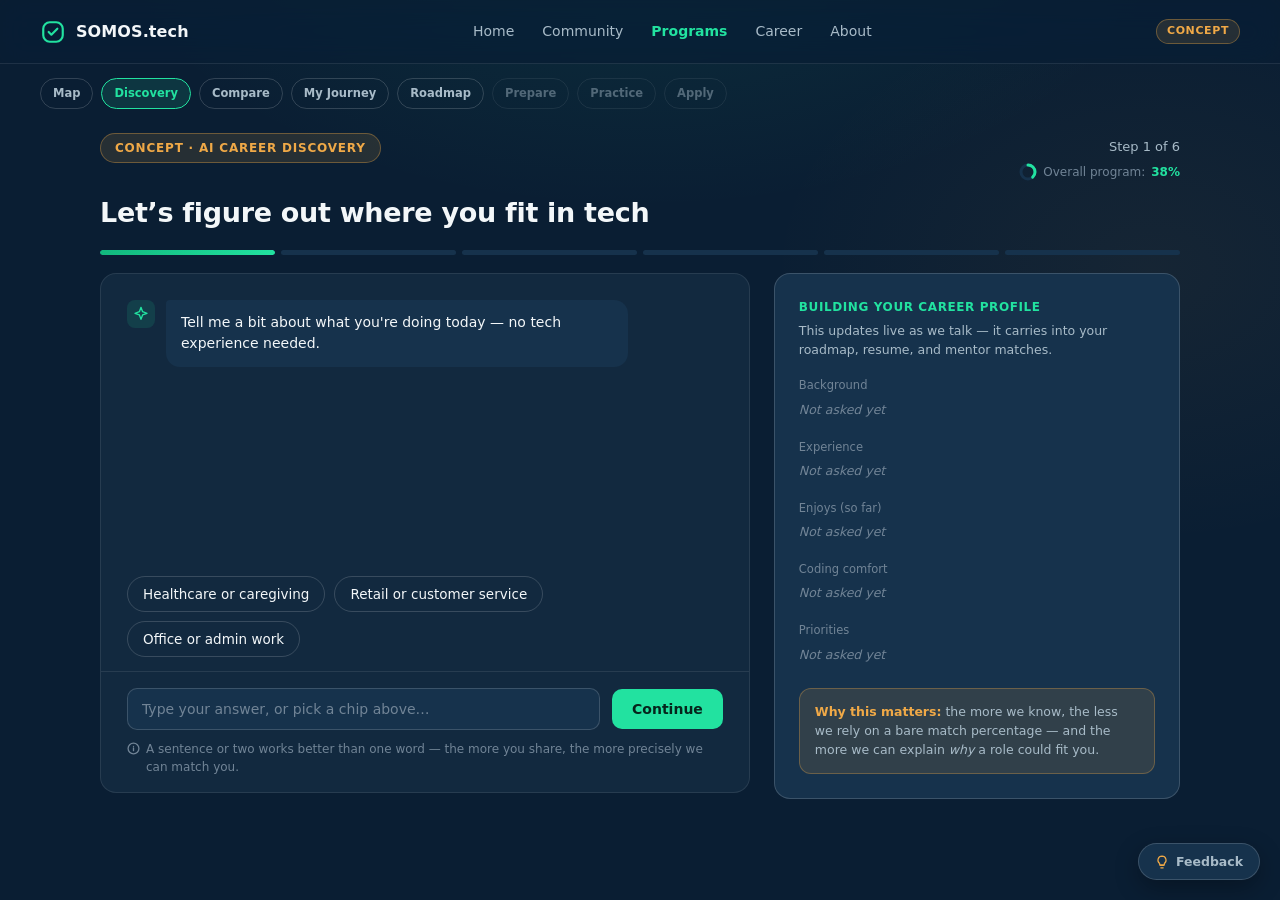
==== ai-discovery.html @ 7abf0698 "Add Living Roadmap: the detailed execution layer Screen 4 from the spec. Phases 1 (Foundations) and " ====
<!doctype html>
<html lang="en">
<head>
<meta charset="utf-8">
<meta name="viewport" content="width=device-width, initial-scale=1">
<title>AI Career Discovery — SOMOS.tech</title>
<meta name="description" content="A real conversation about your background, not a 4-question quiz — so your career matches are explainable.">
<link rel="stylesheet" href="css/styles.css">
<link rel="stylesheet" href="css/discovery.css">
</head>
<body>

<nav class="topnav">
  <div class="brand">
    <svg width="26" height="26" viewBox="0 0 24 24" fill="none" stroke="#22E2A0" stroke-width="2"><rect x="3" y="3" width="18" height="18" rx="6"></rect><path d="M8 12l2.5 2.5L16 9" stroke-linecap="round" stroke-linejoin="round"></path></svg>
    SOMOS.tech
  </div>
  <div class="nav-links">
    <a href="#">Home</a>
    <a href="#">Community</a>
    <a href="#" aria-current="page">Programs</a>
    <a href="#">Career</a>
    <a href="#">About</a>
  </div>
  <div class="nav-cta">
    <span class="concept-pill">CONCEPT</span>
  </div>
</nav>

<div class="switcher" role="navigation" aria-label="Career Journey screens">
  <a href="index.html">Map</a>
  <a href="ai-discovery.html" aria-current="page">Discovery</a>
  <a href="compare-careers.html">Compare</a>
  <a href="career-journey.html">My Journey</a>
  <a href="living-roadmap.html">Roadmap</a>
  <span class="is-locked" data-coming-soon="Prepare">Prepare</span>
  <span class="is-locked" data-coming-soon="Practice">Practice</span>
  <span class="is-locked" data-coming-soon="Apply">Apply</span>
</div>

<header class="disc-header">
  <div class="disc-header-top">
    <div>
      <span class="eyebrow">CONCEPT &middot; AI CAREER DISCOVERY</span>
      <h1>Let&rsquo;s figure out where you fit in tech</h1>
    </div>
    <div class="disc-step-wrap">
      <div class="disc-step" id="stepLabel">Step 1 of 6</div>
      <div class="disc-overall">
        <svg class="disc-overall-ring" width="18" height="18" viewBox="0 0 18 18" aria-hidden="true">
          <circle cx="9" cy="9" r="7" fill="none" stroke="var(--card-2)" stroke-width="3"></circle>
          <circle cx="9" cy="9" r="7" fill="none" stroke="var(--teal)" stroke-width="3" stroke-linecap="round" stroke-dasharray="44" stroke-dashoffset="44" transform="rotate(-90 9 9)" data-ring-fill></circle>
        </svg>
        Overall program: <strong data-overall-label>&mdash;%</strong>
      </div>
    </div>
  </div>
  <div class="disc-progress" id="discProgress" aria-hidden="true">
    <div class="disc-progress-seg" data-seg></div>
    <div class="disc-progress-seg" data-seg></div>
    <div class="disc-progress-seg" data-seg></div>
    <div class="disc-progress-seg" data-seg></div>
    <div class="disc-progress-seg" data-seg></div>
    <div class="disc-progress-seg" data-seg></div>
  </div>
</header>

<main class="disc-main">

  <!-- CHAT -->
  <section class="chat-panel" aria-label="Discovery conversation">
    <div class="chat-log" id="chatLog">
      <div class="msg msg--ai">
        <span class="msg-avatar msg-avatar--ai">
          <svg width="16" height="16" viewBox="0 0 24 24" fill="none" stroke="currentColor" stroke-width="2" stroke-linecap="round" stroke-linejoin="round"><path d="M12 2l2.4 6.6L21 11l-6.6 2.4L12 20l-2.4-6.6L3 11l6.6-2.4z"></path></svg>
        </span>
        <div class="msg-bubble">Tell me a bit about what you're doing today &mdash; no tech experience needed.</div>
      </div>
    </div>

    <div class="chat-chips" id="chatChips" aria-live="polite"></div>

    <div class="chat-composer">
      <div class="chat-composer-row">
        <input type="text" id="chatInput" aria-label="Type your answer" placeholder="Type your answer, or pick a chip above&hellip;">
        <button type="button" class="chat-send" id="chatSend">Continue</button>
      </div>
      <div class="chat-hint">
        <svg width="13" height="13" viewBox="0 0 24 24" fill="none" stroke="#718496" stroke-width="2.4" stroke-linecap="round" stroke-linejoin="round"><circle cx="12" cy="12" r="10"></circle><path d="M12 16v-5"></path><path d="M12 8h.01"></path></svg>
        <span>A sentence or two works better than one word &mdash; the more you share, the more precisely we can match you.</span>
      </div>

      <div class="chat-cta" id="chatCta">
        <span style="font-size:13px; color:var(--text-2);">Profile complete &mdash; ready when you are.</span>
        <button type="button" class="chat-cta-btn" data-coming-soon="Explore &amp; Compare Paths" data-href="compare-careers.html">See my matches &#8594;</button>
      </div>
    </div>
  </section>

  <!-- LIVE PROFILE -->
  <aside class="profile-panel" aria-label="Your career profile, updating live">
    <div class="profile-header">
      <div class="profile-title">BUILDING YOUR CAREER PROFILE</div>
      <div class="profile-caption">This updates live as we talk &mdash; it carries into your roadmap, resume, and mentor matches.</div>
    </div>

    <div class="profile-fields">
      <div class="profile-field">
        <div class="profile-field-label">Background</div>
        <div class="profile-field-value" data-field="background"><span class="not-asked">Not asked yet</span></div>
      </div>
      <div class="profile-field">
        <div class="profile-field-label">Experience</div>
        <div class="profile-field-value" data-field="experience"><span class="not-asked">Not asked yet</span></div>
      </div>
      <div class="profile-field">
        <div class="profile-field-label">Enjoys (so far)</div>
        <div class="profile-field-value" data-field="enjoys"><span class="not-asked">Not asked yet</span></div>
      </div>
      <div class="profile-field">
        <div class="profile-field-label">Coding comfort</div>
        <div class="profile-field-value" data-field="coding"><span class="not-asked">Not asked yet</span></div>
      </div>
      <div class="profile-field">
        <div class="profile-field-label">Priorities</div>
        <div class="profile-field-value" data-field="priorities"><span class="not-asked">Not asked yet</span></div>
      </div>
    </div>

    <div class="profile-callout">
      <span class="profile-callout-label">Why this matters:</span> the more we know, the less we rely on a bare match percentage &mdash; and the more we can explain <em>why</em> a role could fit you.
    </div>
  </aside>

</main>

<button class="feedback-btn" type="button" id="feedbackBtn">
  <svg width="14" height="14" viewBox="0 0 24 24" fill="none" stroke="#F0A947" stroke-width="2" stroke-linecap="round" stroke-linejoin="round"><path d="M9 18h6"></path><path d="M10 22h4"></path><path d="M12 2a7 7 0 0 0-4 12.7V17h8v-2.3A7 7 0 0 0 12 2z"></path></svg>
  Feedback
</button>

<div class="toast-stack" id="toastStack" aria-live="polite"></div>

<script src="https://cdnjs.cloudflare.com/ajax/libs/gsap/3.12.5/gsap.min.js"></script>
<script src="js/progress-data.js?v=2"></script>
<script src="js/common.js?v=3"></script>
<script src="js/discovery.js?v=2"></script>
</body>
</html>
---- css/styles.css ----
/* ==========================================================================
   SOMOS.tech — Career Journey
   Design tokens + base + shared components
   ========================================================================== */

:root {
  /* Surface */
  --bg: #0A1E33;
  --bg-deep: #071422;
  --card: #12293F;
  --card-2: #16324C;
  --border: rgba(255, 255, 255, 0.09);
  --border-strong: rgba(255, 255, 255, 0.16);

  /* Brand */
  --teal: #22E2A0;
  --teal-dark: #12B87D;
  --teal-wash: rgba(34, 226, 160, 0.12);
  --teal-glow: rgba(34, 226, 160, 0.45);
  --gold: #F0A947;
  --gold-wash: rgba(240, 169, 71, 0.12);

  /* Text */
  --text: #F3F7F9;
  --text-2: #A8BBC8;
  --text-3: #718496;
  --text-4: #4A5E6D;

  /* Type */
  --font: system-ui, -apple-system, "Segoe UI", sans-serif;
  --font-mono: ui-monospace, "SF Mono", "Cascadia Code", monospace;

  /* Motion */
  --ease-out: cubic-bezier(0.16, 1, 0.3, 1);
  --dur-fast: 150ms;
  --dur-med: 300ms;

  /* Layout */
  --nav-h: 64px;
  --radius-sm: 8px;
  --radius-md: 12px;
  --radius-lg: 16px;
  --container: 560px;
  --container-wide: 900px;
}

* { box-sizing: border-box; }

html {
  scroll-behavior: smooth;
}

@media (prefers-reduced-motion: reduce) {
  html { scroll-behavior: auto; }
}

body {
  margin: 0;
  background: var(--bg);
  background-image:
    radial-gradient(ellipse 900px 500px at 50% -10%, rgba(34, 226, 160, 0.09), transparent 60%),
    radial-gradient(ellipse 700px 500px at 90% 30%, rgba(240, 169, 71, 0.05), transparent 55%);
  background-attachment: fixed;
  color: var(--text);
  font-family: var(--font);
  -webkit-font-smoothing: antialiased;
  line-height: 1.5;
  min-height: 100vh;
}

a { text-decoration: none; color: inherit; }
button { font-family: inherit; }
svg { display: block; }

:focus-visible {
  outline: 2px solid var(--teal);
  outline-offset: 3px;
  border-radius: 4px;
}

.sr-only {
  position: absolute;
  width: 1px; height: 1px;
  padding: 0; margin: -1px;
  overflow: hidden;
  clip: rect(0,0,0,0);
  white-space: nowrap;
  border: 0;
}

/* ==========================================================================
   Nav
   ========================================================================== */

.topnav {
  position: sticky;
  top: 0;
  z-index: 50;
  display: flex;
  align-items: center;
  justify-content: space-between;
  height: var(--nav-h);
  padding: 0 clamp(16px, 4vw, 40px);
  background: rgba(10, 30, 51, 0.72);
  backdrop-filter: blur(14px) saturate(140%);
  -webkit-backdrop-filter: blur(14px) saturate(140%);
  border-bottom: 1px solid var(--border);
}

.brand {
  display: flex;
  align-items: center;
  gap: 10px;
  font-weight: 700;
  font-size: 16px;
  letter-spacing: 0.1px;
}

.brand svg { flex-shrink: 0; }

.nav-links {
  display: none;
  gap: 28px;
  font-size: 14px;
  color: var(--text-2);
}

.nav-links a { transition: color var(--dur-fast) var(--ease-out); }
.nav-links a:hover { color: var(--text); }
.nav-links a[aria-current="page"] { color: var(--teal); font-weight: 600; }

@media (min-width: 860px) {
  .nav-links { display: flex; }
}

.nav-cta {
  display: flex;
  align-items: center;
  gap: 10px;
}

.concept-pill {
  font-size: 11px;
  font-weight: 700;
  letter-spacing: 0.6px;
  color: var(--gold);
  background: var(--gold-wash);
  border: 1px solid rgba(240, 169, 71, 0.35);
  border-radius: 999px;
  padding: 3px 10px;
  white-space: nowrap;
}

/* Screen switcher */
.switcher {
  display: flex;
  flex-wrap: wrap;
  gap: 8px;
  padding: 14px clamp(16px, 4vw, 40px) 0;
}

.switcher a,
.switcher span {
  font-size: 11.5px;
  font-weight: 600;
  padding: 6px 12px;
  border-radius: 999px;
  border: 1px solid var(--border-strong);
  color: var(--text-2);
  transition: border-color var(--dur-fast), color var(--dur-fast), background var(--dur-fast);
  cursor: pointer;
}

.switcher a[aria-current="page"] {
  background: var(--teal-wash);
  color: var(--teal);
  border-color: var(--teal);
}

.switcher a:not([aria-current="page"]):hover {
  border-color: var(--text-3);
  color: var(--text);
}

.switcher span.is-locked {
  opacity: 0.45;
  cursor: not-allowed;
}

/* ==========================================================================
   Hero
   ========================================================================== */

.hero {
  padding: clamp(40px, 8vw, 72px) clamp(16px, 4vw, 40px) clamp(16px, 3vw, 24px);
  text-align: center;
  max-width: 720px;
  margin: 0 auto;
}

.eyebrow {
  display: inline-flex;
  align-items: center;
  gap: 8px;
  font-size: 12px;
  font-weight: 700;
  letter-spacing: 0.8px;
  color: var(--gold);
  background: var(--gold-wash);
  border: 1px solid rgba(240, 169, 71, 0.35);
  border-radius: 999px;
  padding: 5px 14px;
  margin-bottom: 20px;
}

.hero h1 {
  margin: 0 0 14px;
  font-size: clamp(28px, 4.4vw, 44px);
  font-weight: 800;
  letter-spacing: -0.5px;
  line-height: 1.12;
}

.hero h1 .accent {
  color: var(--teal);
}

.hero p {
  margin: 0 auto;
  max-width: 480px;
  font-size: clamp(14.5px, 1.6vw, 16.5px);
  color: var(--text-2);
  line-height: 1.6;
}

.hero-legend {
  display: flex;
  justify-content: center;
  flex-wrap: wrap;
  gap: 18px;
  margin-top: 26px;
  font-size: 12.5px;
  color: var(--text-3);
}

.hero-legend span {
  display: inline-flex;
  align-items: center;
  gap: 7px;
}

.legend-dot {
  width: 9px;
  height: 9px;
  border-radius: 999px;
  flex-shrink: 0;
}
.legend-dot--done { background: var(--teal); }
.legend-dot--now {
  background: var(--teal);
  box-shadow: 0 0 0 3px var(--teal-wash);
}
.legend-dot--upcoming {
  border: 1.5px dashed var(--text-4);
}

.scroll-cue {
  margin-top: 20px;
  display: flex;
  flex-direction: column;
  align-items: center;
  gap: 6px;
  color: var(--text-3);
  font-size: 11.5px;
  letter-spacing: 0.4px;
  opacity: 1;
  transition: opacity var(--dur-med) var(--ease-out);
}

.scroll-cue.is-hidden { opacity: 0; pointer-events: none; }

.scroll-cue svg { animation: bob 1.8s ease-in-out infinite; }

@keyframes bob {
  0%, 100% { transform: translateY(0); }
  50% { transform: translateY(5px); }
}

@media (prefers-reduced-motion: reduce) {
  .scroll-cue svg { animation: none; }
}

/* ==========================================================================
   Path / map
   ========================================================================== */

.map {
  position: relative;
  display: flex;
  flex-direction: column;
  align-items: center;
  padding: 0 clamp(16px, 4vw, 40px) clamp(60px, 10vw, 100px);
  max-width: var(--container-wide);
  margin: 0 auto;
}

.stage {
  display: flex;
  flex-direction: column;
  align-items: center;
  width: 100%;
}

.stage-label {
  font-size: 10.5px;
  letter-spacing: 1.4px;
  font-weight: 700;
  color: var(--text-3);
  margin-bottom: 10px;
  text-transform: uppercase;
}

.stage-label.is-current { color: var(--teal); }

/* Overall path progress — a standalone trailhead marker, deliberately
   NOT attached to any single stage card, so it can never be misread
   as "My Career Journey"'s own number. */
.path-summary {
  display: flex;
  align-items: center;
  justify-content: center;
  gap: 18px;
  width: 100%;
  max-width: var(--container);
  background: var(--card-2);
  border: 1px solid var(--border-strong);
  border-radius: var(--radius-lg);
  padding: 18px 24px;
  margin: 22px auto 20px;
}

.path-summary-ring { flex-shrink: 0; }
.path-summary-ring circle[data-ring-fill] {
  transition: stroke-dashoffset 1s var(--ease-out);
}

@media (prefers-reduced-motion: reduce) {
  .path-summary-ring circle[data-ring-fill] { transition: none; }
}

.path-summary-text { min-width: 0; text-align: left; }

.path-summary-value {
  font-size: 24px;
  font-weight: 800;
  color: var(--teal);
  line-height: 1.1;
}

.path-summary-label {
  font-size: 13px;
  font-weight: 700;
  margin-top: 2px;
}

.path-summary-caption {
  font-size: 11.5px;
  color: var(--text-3);
  margin-top: 4px;
  line-height: 1.4;
}

/* connector — the "drawing" line between nodes. A small light pulse
   travels down it continuously (staggered per connector so the whole
   path feels alive, not synchronized); hover brightens the line and
   speeds the pulse up. A wider invisible hit zone (::before) makes
   hover easy to trigger even though the visible line is only 3px. */
.connector {
  position: relative;
  width: 3px;
  height: 30px;
  margin: 9px 0;
  border-radius: 2px;
  flex-shrink: 0;
  transform: scaleY(0);
  transform-origin: top center;
  transition: filter 200ms var(--ease-out);
  cursor: default;
}

.connector::before {
  content: "";
  position: absolute;
  top: 0;
  bottom: 0;
  left: -10px;
  right: -10px;
}

.connector::after {
  content: "";
  position: absolute;
  left: 50%;
  top: 0;
  width: 5px;
  height: 5px;
  border-radius: 999px;
  transform: translate(-50%, -50%);
  background: var(--teal);
  box-shadow: 0 0 3px 0px var(--teal-glow);
  opacity: 0;
  animation: connector-travel 2s linear infinite;
  animation-delay: var(--travel-delay, 0s);
}

/* hover only brightens the glow — it never changes the pulse speed,
   so every connector keeps the same 2s timing whether you're
   interacting with it or not */
.connector:hover::after {
  transform: translate(-50%, -50%) scale(1.35);
}

.connector--solid { background: linear-gradient(var(--teal), var(--teal-dark)); }
.connector--solid:hover { filter: brightness(1.35) drop-shadow(0 0 6px var(--teal-glow)); }

.connector--dashed {
  background-image: linear-gradient(var(--border-strong) 55%, transparent 0%);
  background-size: 3px 10px;
  background-repeat: repeat-y;
}
.connector--dashed::after { background: var(--text-2); box-shadow: 0 0 3px 0px rgba(168, 187, 200, 0.5); }
.connector--dashed:hover { filter: brightness(1.6); }

/* shared timing for every traveling pulse on the page — the plain
   connectors above AND the fork/merge path dots below use this same
   0/30/70/100 shape and the same 2s duration, so the whole path moves
   at one consistent speed instead of several different ones. The dot
   only reaches full opacity well past each end (not just past 15%)
   so its glow can't reach the card above/below even at this more
   compact spacing. */
@keyframes connector-travel {
  0%   { top: 0%;   opacity: 0; }
  30%  { opacity: 0.85; }
  70%  { opacity: 0.85; }
  100% { top: 100%; opacity: 0; }
}

@media (prefers-reduced-motion: reduce) {
  .connector::after { animation: none; opacity: 0; }
}

/* mobile-only connectors that stand in for the desktop SVG fork/merge
   bars, so the Learn/Build/Connect stack still reads as one path */
.fork-mobile-connector { display: none; }
@media (max-width: 767px) {
  .fork-mobile-connector { display: block; }
}

/* node card (rendered as a <button> — not a real link yet) */
.node {
  display: block;
  width: 100%;
  max-width: var(--container);
  background: var(--card);
  border: 1.5px solid var(--border);
  border-radius: var(--radius-md);
  padding: 16px 20px;
  text-align: left;
  font-family: inherit;
  color: inherit;
  cursor: pointer;
  transition: transform 220ms var(--ease-out), scale 220ms var(--ease-out), border-color 220ms var(--ease-out), box-shadow 220ms var(--ease-out), background 220ms var(--ease-out);
}

.node:hover, .node:focus-visible {
  transform: translateY(-9px) scale(1.035);
  z-index: 1;
}

.node-row {
  display: flex;
  align-items: center;
  gap: 11px;
}

.node-icon {
  width: 30px;
  height: 30px;
  border-radius: 9px;
  display: flex;
  align-items: center;
  justify-content: center;
  flex-shrink: 0;
}

.node-title {
  font-size: 14.5px;
  font-weight: 600;
  flex: 1;
}

.node-meta {
  font-size: 11.5px;
  color: var(--text-3);
  flex-shrink: 0;
}

.node-desc {
  font-size: 11.5px;
  color: var(--text-2);
  margin-top: 5px;
  margin-left: 41px;
  line-height: 1.55;
}

/* per-node progress readout — reused on every trackable stage */
.pct-label {
  font-size: 12.5px;
  font-weight: 700;
  color: var(--text-3);
  flex-shrink: 0;
}

.pct-track {
  height: 5px;
  background: var(--card-2);
  border-radius: 999px;
  overflow: hidden;
  margin: 10px 0 0 41px;
}

.pct-fill {
  height: 100%;
  background: linear-gradient(90deg, var(--teal-dark), var(--teal));
  border-radius: 999px;
  width: 0;
  transition: width 900ms var(--ease-out);
}

/* completed */
.node--done {
  border-color: rgba(34, 226, 160, 0.55);
  background: var(--teal-wash);
}
.node--done .node-icon { background: rgba(34, 226, 160, 0.18); color: var(--teal); }
.node--done .pct-label { color: var(--teal); }
.node--done:hover, .node--done:focus-visible {
  border-color: var(--teal);
  box-shadow: 0 0 0 3px var(--teal-wash), 0 26px 54px -18px rgba(34, 226, 160, 0.65);
}

/* current */
.node--current {
  position: relative;
  max-width: 560px;
  padding: 20px 24px;
  border: 2px solid var(--teal);
  box-shadow: 0 0 0 6px var(--teal-wash), 0 20px 40px -20px rgba(34, 226, 160, 0.3);
}

.node--current:hover, .node--current:focus-visible {
  transform: translateY(-7px) scale(1.02);
  box-shadow: 0 0 0 10px var(--teal-wash), 0 32px 60px -18px rgba(34, 226, 160, 0.6);
}

.node--current .node-title { font-size: 16.5px; font-weight: 700; }

.here-tag {
  position: absolute;
  top: -12px;
  left: 22px;
  display: inline-flex;
  align-items: center;
  gap: 5px;
  font-size: 10px;
  font-weight: 700;
  letter-spacing: 0.5px;
  background: var(--teal);
  color: #06251C;
  border-radius: 999px;
  padding: 3px 10px 3px 8px;
}

.here-tag .pulse-dot {
  width: 6px;
  height: 6px;
  border-radius: 999px;
  background: #06251C;
  position: relative;
}

.here-tag .pulse-dot::before {
  content: "";
  position: absolute;
  inset: -4px;
  border-radius: 999px;
  border: 1.5px solid #06251C;
  animation: ping 1.8s cubic-bezier(0,0,0.2,1) infinite;
}

@keyframes ping {
  0% { transform: scale(0.6); opacity: 0.9; }
  100% { transform: scale(2.2); opacity: 0; }
}

/* pulsing glow ring behind the current node */
.pulse-ring {
  position: absolute;
  inset: -14px;
  border-radius: calc(var(--radius-md) + 14px);
  border: 1.5px solid var(--teal-glow);
  opacity: 0;
  pointer-events: none;
  z-index: -1;
}

.pulse-ring.is-animating {
  animation: ring-pulse 2.6s ease-out infinite;
}

@keyframes ring-pulse {
  0%   { transform: scale(0.92); opacity: 0.55; }
  70%  { transform: scale(1.12); opacity: 0; }
  100% { transform: scale(1.12); opacity: 0; }
}

@media (prefers-reduced-motion: reduce) {
  .pulse-ring.is-animating { animation: none; opacity: 0.3; }
  .here-tag .pulse-dot::before { animation: none; }
}

/* upcoming — not started yet, but never gated. Anyone can open these anytime. */
.node--upcoming {
  border: 1.5px dashed var(--border-strong);
  opacity: 0.9;
}
.node--upcoming .node-icon { background: var(--card-2); color: var(--text-3); }
.node--upcoming .node-title { color: var(--text-2); }
.node--upcoming:hover, .node--upcoming:focus-visible {
  opacity: 1;
  border-color: var(--text-2);
  border-style: solid;
  box-shadow: 0 0 0 3px rgba(255, 255, 255, 0.06), 0 26px 50px -18px rgba(255, 255, 255, 0.2);
}

.not-started-icon { color: var(--text-3); flex-shrink: 0; }

/* reward / land the role */
.node--reward {
  max-width: var(--container);
  text-align: center;
  padding: 22px 24px;
  border: 1.5px dashed rgba(240, 169, 71, 0.5);
  background: var(--gold-wash);
  opacity: 0.88;
}
.node--reward .node-row { justify-content: center; }
.node--reward .node-icon { background: rgba(240, 169, 71, 0.16); color: var(--gold); }
.node--reward .node-title { flex: none; color: var(--gold); font-weight: 700; font-size: 15px; }
.node--reward .node-desc { margin-left: 0; margin-top: 6px; }
.node--reward:hover, .node--reward:focus-visible {
  opacity: 1;
  border-color: var(--gold);
  box-shadow: 0 0 0 3px var(--gold-wash), 0 28px 56px -16px rgba(240, 169, 71, 0.6);
}

/* ==========================================================================
   Fork (Learn / Build / Connect)
   ========================================================================== */

.fork-wrap {
  width: 100%;
  max-width: var(--container-wide);
  margin: 22px auto 0;
}

/* desktop branch connector bar */
.fork-bar {
  position: relative;
  width: 100%;
  height: 40px;
  margin-bottom: 8px;
  display: none;
}

.fork-bar svg { width: 100%; height: 100%; overflow: visible; }

.fork-bar path {
  fill: none;
  stroke: var(--teal);
  stroke-width: 2;
  stroke-dasharray: 400;
  stroke-dashoffset: 400;
}

@media (min-width: 768px) {
  .fork-bar { display: block; }
}

/* traveling pulse for the fork/merge branch paths — a small dot
   riding CSS offset-path along the exact same "d" as the structural
   path, using offset-distance (0%-100%) instead of stroke-dasharray.
   Percentage-based means one timing works regardless of whether the
   path is the ~40-unit trunk or the ~330-unit branch, and reusing
   connector-travel's own 0/15/85/100 opacity shape at the same 2s
   duration is what keeps it moving at the same speed and "feel" as
   the plain vertical connectors instead of a separate, slower system. */
.fork-wrap circle.path-dot {
  fill: var(--teal);
  filter: drop-shadow(0 0 3px var(--teal-glow));
  offset-distance: 0%;
  animation: connector-travel-path 2s linear infinite;
  animation-delay: var(--pulse-delay, 0s);
}

.fork-wrap circle.path-dot--muted {
  fill: var(--text-2);
  filter: drop-shadow(0 0 2px rgba(168, 187, 200, 0.5));
}

@keyframes connector-travel-path {
  0%   { offset-distance: 0%;   opacity: 0; }
  30%  { opacity: 0.85; }
  70%  { opacity: 0.85; }
  100% { offset-distance: 100%; opacity: 0; }
}

@media (prefers-reduced-motion: reduce) {
  .fork-wrap circle.path-dot { animation: none; opacity: 0; }
}

.fork-grid {
  display: grid;
  grid-template-columns: 1fr;
  gap: 16px;
  width: 100%;
}

@media (min-width: 768px) {
  .fork-grid { grid-template-columns: repeat(3, 1fr); gap: 20px; }
}

.fork-card {
  display: block;
  width: 100%;
  background: var(--card);
  border: 1.5px solid var(--teal);
  border-radius: var(--radius-md);
  padding: 18px;
  text-align: left;
  font-family: inherit;
  color: inherit;
  cursor: pointer;
  transition: transform 220ms var(--ease-out), box-shadow 220ms var(--ease-out), border-color 220ms var(--ease-out);
}

.fork-card:hover, .fork-card:focus-visible {
  transform: translateY(-9px) scale(1.035);
  box-shadow: 0 0 0 3px var(--teal-wash), 0 28px 56px -16px rgba(34, 226, 160, 0.6);
  z-index: 1;
}

.fork-card-head {
  display: flex;
  align-items: center;
  gap: 10px;
  margin-bottom: 10px;
}

.fork-card-icon {
  width: 32px;
  height: 32px;
  border-radius: 9px;
  background: var(--teal-wash);
  color: var(--teal);
  display: flex;
  align-items: center;
  justify-content: center;
  flex-shrink: 0;
}

.fork-card-title {
  font-weight: 700;
  font-size: 15px;
  flex: 1;
}

.fork-card .pct-track { margin-left: 0; margin-top: 0; margin-bottom: 12px; }

.fork-card-items {
  font-size: 12px;
  color: var(--text-2);
  line-height: 1.8;
  margin-bottom: 10px;
}

.fork-card-note {
  font-size: 11px;
  color: var(--text-3);
  font-style: italic;
}

/* ==========================================================================
   Footer
   ========================================================================== */

.map-footer {
  text-align: center;
  padding: 28px 20px 40px;
  font-size: 12px;
  color: var(--text-3);
  border-top: 1px solid var(--border);
  margin-top: 20px;
}

/* ==========================================================================
   Feedback button
   ========================================================================== */

.feedback-btn {
  position: fixed;
  bottom: 20px;
  right: 20px;
  z-index: 40;
  display: flex;
  align-items: center;
  gap: 7px;
  background: var(--card-2);
  border: 1px solid var(--border-strong);
  color: var(--text-2);
  font-size: 12.5px;
  font-weight: 600;
  padding: 10px 16px;
  border-radius: 999px;
  box-shadow: 0 8px 24px rgba(0,0,0,0.3);
  cursor: pointer;
  transition: border-color var(--dur-fast), color var(--dur-fast), transform var(--dur-fast);
}
.feedback-btn:hover { border-color: var(--gold); color: var(--text); transform: translateY(-1px); }

/* ==========================================================================
   Toast (reused later for milestone celebrations)
   ========================================================================== */

.toast-stack {
  position: fixed;
  bottom: 20px;
  left: 20px;
  z-index: 60;
  display: flex;
  flex-direction: column;
  gap: 10px;
  max-width: 360px;
}

.toast {
  display: flex;
  align-items: flex-start;
  gap: 12px;
  background: var(--card-2);
  border: 1px solid var(--border-strong);
  border-radius: var(--radius-md);
  padding: 14px 16px;
  box-shadow: 0 12px 30px rgba(0,0,0,0.35);
  font-size: 13px;
}

.toast strong { display: block; font-size: 13.5px; margin-bottom: 2px; }
.toast p { margin: 0; color: var(--text-2); font-size: 12px; line-height: 1.5; }

.toast-icon {
  width: 30px; height: 30px;
  border-radius: 999px;
  background: var(--teal-wash);
  color: var(--teal);
  display: flex; align-items: center; justify-content: center;
  flex-shrink: 0;
}

.toast-close {
  margin-left: auto;
  background: none; border: none;
  color: var(--text-3);
  cursor: pointer;
  font-size: 16px;
  line-height: 1;
  padding: 2px;
}
.toast-close:hover { color: var(--text); }
---- css/discovery.css ----
/* ==========================================================================
   AI Career Discovery — chat + live profile panel
   ========================================================================== */

.disc-header {
  padding: 24px clamp(16px, 4vw, 40px) 0;
  max-width: 1160px;
  margin: 0 auto;
}

.disc-header-top {
  display: flex;
  align-items: flex-start;
  justify-content: space-between;
  gap: 16px;
  flex-wrap: wrap;
}

.disc-header h1 {
  margin: 10px 0 0;
  font-size: clamp(21px, 3vw, 27px);
  font-weight: 800;
  letter-spacing: -0.3px;
}

.disc-step-wrap {
  flex-shrink: 0;
  text-align: right;
  padding-top: 4px;
  display: flex;
  flex-direction: column;
  align-items: flex-end;
  gap: 6px;
}

.disc-step {
  font-size: 13px;
  color: var(--text-2);
}

/* Overall program progress — the same shared figure the Map shows,
   sourced from the same js/progress-data.js, so it can never drift
   out of sync with it. Every screen gets this same small readout. */
.disc-overall {
  display: inline-flex;
  align-items: center;
  gap: 6px;
  font-size: 12px;
  color: var(--text-3);
}

.disc-overall strong {
  color: var(--teal);
  font-weight: 700;
}

.disc-overall-ring circle[data-ring-fill] {
  transition: stroke-dashoffset 1s var(--ease-out);
}

@media (prefers-reduced-motion: reduce) {
  .disc-overall-ring circle[data-ring-fill] { transition: none; }
}

.disc-progress {
  display: flex;
  gap: 6px;
  margin-top: 16px;
}

.disc-progress-seg {
  flex: 1;
  height: 5px;
  border-radius: 999px;
  background: var(--card-2);
  overflow: hidden;
}

.disc-progress-seg::after {
  content: "";
  display: block;
  height: 100%;
  width: 0%;
  background: linear-gradient(90deg, var(--teal-dark), var(--teal));
  border-radius: 999px;
  transition: width 500ms var(--ease-out);
}

.disc-progress-seg.is-done::after,
.disc-progress-seg.is-active::after { width: 100%; }

/* ==========================================================================
   Layout
   ========================================================================== */

.disc-main {
  max-width: 1160px;
  margin: 0 auto;
  padding: 18px clamp(16px, 4vw, 40px) 60px;
  display: grid;
  grid-template-columns: 1.6fr 1fr;
  gap: 24px;
  align-items: start;
}

@media (max-width: 900px) {
  .disc-main { grid-template-columns: 1fr; }
}

/* ==========================================================================
   Chat panel
   ========================================================================== */

.chat-panel {
  background: var(--card);
  border: 1px solid var(--border);
  border-radius: var(--radius-lg);
  display: flex;
  flex-direction: column;
  min-height: 520px;
  max-height: 72vh;
}

.chat-log {
  flex: 1;
  overflow-y: auto;
  padding: 26px 26px 6px;
  display: flex;
  flex-direction: column;
  gap: 18px;
  scroll-behavior: smooth;
}

.msg {
  display: flex;
  gap: 11px;
  max-width: 84%;
  opacity: 0;
  transform: translateY(8px);
  animation: msg-in 350ms var(--ease-out) forwards;
}

@keyframes msg-in {
  to { opacity: 1; transform: translateY(0); }
}

@media (prefers-reduced-motion: reduce) {
  .msg { animation-duration: 1ms; }
}

.msg--ai { align-self: flex-start; }
.msg--user { align-self: flex-end; flex-direction: row-reverse; }

.msg-avatar {
  width: 28px;
  height: 28px;
  border-radius: 8px;
  flex-shrink: 0;
  display: flex;
  align-items: center;
  justify-content: center;
}
.msg-avatar--ai { background: var(--teal-wash); color: var(--teal); }
.msg-avatar--user { background: rgba(255,255,255,0.08); color: var(--text-2); font-size: 10.5px; font-weight: 700; }

.msg-bubble {
  background: var(--card-2);
  border-radius: 4px 14px 14px 14px;
  padding: 12px 15px;
  font-size: 14px;
  line-height: 1.55;
}

.msg--user .msg-bubble {
  background: var(--teal);
  color: #06251C;
  font-weight: 500;
  border-radius: 14px 4px 14px 14px;
}

.msg-typing {
  display: flex;
  gap: 4px;
  align-items: center;
  padding: 4px 2px;
}
.msg-typing span {
  width: 6px;
  height: 6px;
  border-radius: 999px;
  background: var(--text-3);
  animation: typing-bounce 1.1s ease-in-out infinite;
}
.msg-typing span:nth-child(2) { animation-delay: 0.15s; }
.msg-typing span:nth-child(3) { animation-delay: 0.3s; }

@keyframes typing-bounce {
  0%, 60%, 100% { transform: translateY(0); opacity: 0.5; }
  30% { transform: translateY(-4px); opacity: 1; }
}

@media (prefers-reduced-motion: reduce) {
  .msg-typing span { animation: none; opacity: 0.8; }
}

/* chips (inline, appear below the log, tied to the active step) */
.chat-chips {
  display: flex;
  flex-wrap: wrap;
  gap: 9px;
  padding: 0 26px 14px;
}

.chip {
  font-family: inherit;
  background: transparent;
  border: 1px solid var(--border-strong);
  color: var(--text);
  border-radius: 999px;
  padding: 9px 15px;
  font-size: 13.5px;
  font-weight: 500;
  cursor: pointer;
  transition: border-color 150ms, background 150ms, color 150ms, transform 150ms;
  opacity: 0;
  transform: translateY(6px) scale(0.97);
  animation: chip-in 320ms var(--ease-out) forwards;
}
@keyframes chip-in { to { opacity: 1; transform: translateY(0) scale(1); } }
@media (prefers-reduced-motion: reduce) { .chip { animation-duration: 1ms; } }

.chip:hover { border-color: var(--teal); }
.chip:active { transform: scale(0.97); }

.chip.is-selected {
  background: var(--teal-wash);
  border-color: var(--teal);
  color: var(--teal);
  font-weight: 600;
}

.chat-composer {
  border-top: 1px solid var(--border);
  padding: 16px 26px;
}

.chat-composer-row {
  display: flex;
  align-items: center;
  gap: 12px;
}

#chatInput {
  flex: 1;
  background: var(--card-2);
  border: 1px solid var(--border-strong);
  border-radius: 10px;
  padding: 12px 14px;
  color: var(--text);
  font-size: 14px;
  font-family: inherit;
}
#chatInput:focus-visible { outline: 2px solid var(--teal); outline-offset: 1px; }
#chatInput::placeholder { color: var(--text-3); }

.chat-send {
  background: var(--teal);
  border: none;
  color: #06251C;
  font-weight: 700;
  font-size: 14px;
  padding: 12px 20px;
  border-radius: 10px;
  cursor: pointer;
  flex-shrink: 0;
  transition: filter 150ms, transform 150ms;
}
.chat-send:hover { filter: brightness(1.08); }
.chat-send:active { transform: scale(0.98); }
.chat-send:disabled { opacity: 0.5; cursor: not-allowed; filter: none; }

.chat-hint {
  display: flex;
  align-items: flex-start;
  gap: 6px;
  margin-top: 10px;
  font-size: 12px;
  color: var(--text-3);
  line-height: 1.5;
}
.chat-hint svg { flex-shrink: 0; margin-top: 2px; }

/* final step CTA replaces the composer */
.chat-cta {
  display: none;
  align-items: center;
  justify-content: space-between;
  gap: 14px;
  flex-wrap: wrap;
}
.chat-cta.is-visible { display: flex; }

.chat-cta-btn {
  background: var(--teal);
  border: none;
  color: #06251C;
  font-weight: 700;
  font-size: 14.5px;
  padding: 13px 22px;
  border-radius: 10px;
  cursor: pointer;
  transition: transform 150ms, box-shadow 150ms;
}
.chat-cta-btn:hover { transform: translateY(-2px); box-shadow: 0 10px 24px -10px rgba(34,226,160,0.5); }

/* ==========================================================================
   Live profile panel
   ========================================================================== */

.profile-panel {
  background: var(--card-2);
  border: 1px solid var(--border-strong);
  border-radius: var(--radius-lg);
  padding: 24px;
  display: flex;
  flex-direction: column;
  gap: 18px;
  position: sticky;
  top: calc(var(--nav-h) + 16px);
}

@media (max-width: 900px) {
  .profile-panel { position: static; }
}

.profile-title {
  font-size: 12px;
  letter-spacing: 0.6px;
  color: var(--teal);
  font-weight: 700;
}

.profile-caption {
  font-size: 12.5px;
  color: var(--text-2);
  margin-top: 6px;
  line-height: 1.5;
}

.profile-fields {
  display: flex;
  flex-direction: column;
  gap: 14px;
}

.profile-field-label {
  font-size: 11.5px;
  color: var(--text-3);
  margin-bottom: 6px;
}

.profile-field-value {
  display: flex;
  flex-wrap: wrap;
  gap: 6px;
  min-height: 24px;
}

.not-asked {
  font-size: 12.5px;
  color: var(--text-3);
  font-style: italic;
}

.profile-chip {
  font-size: 12.5px;
  background: var(--teal-wash);
  border: 1px solid rgba(34, 226, 160, 0.4);
  color: var(--teal);
  border-radius: 999px;
  padding: 4px 11px;
  opacity: 0;
  transform: scale(0.9);
  animation: profile-chip-in 280ms var(--ease-out) forwards;
}
@keyframes profile-chip-in { to { opacity: 1; transform: scale(1); } }
@media (prefers-reduced-motion: reduce) { .profile-chip { animation-duration: 1ms; } }

.profile-callout {
  margin-top: auto;
  background: var(--gold-wash);
  border: 1px solid rgba(240, 169, 71, 0.3);
  border-radius: 12px;
  padding: 13px 15px;
  font-size: 12.5px;
  color: var(--text-2);
  line-height: 1.55;
}
.profile-callout-label { color: var(--gold); font-weight: 700; }

/* the floating feedback button collides with the composer's Continue
   button on narrow screens, where the chat panel sits closer to the
   bottom of the viewport — lift it clear of the composer there */
@media (max-width: 640px) {
  .feedback-btn { bottom: 96px; }
}
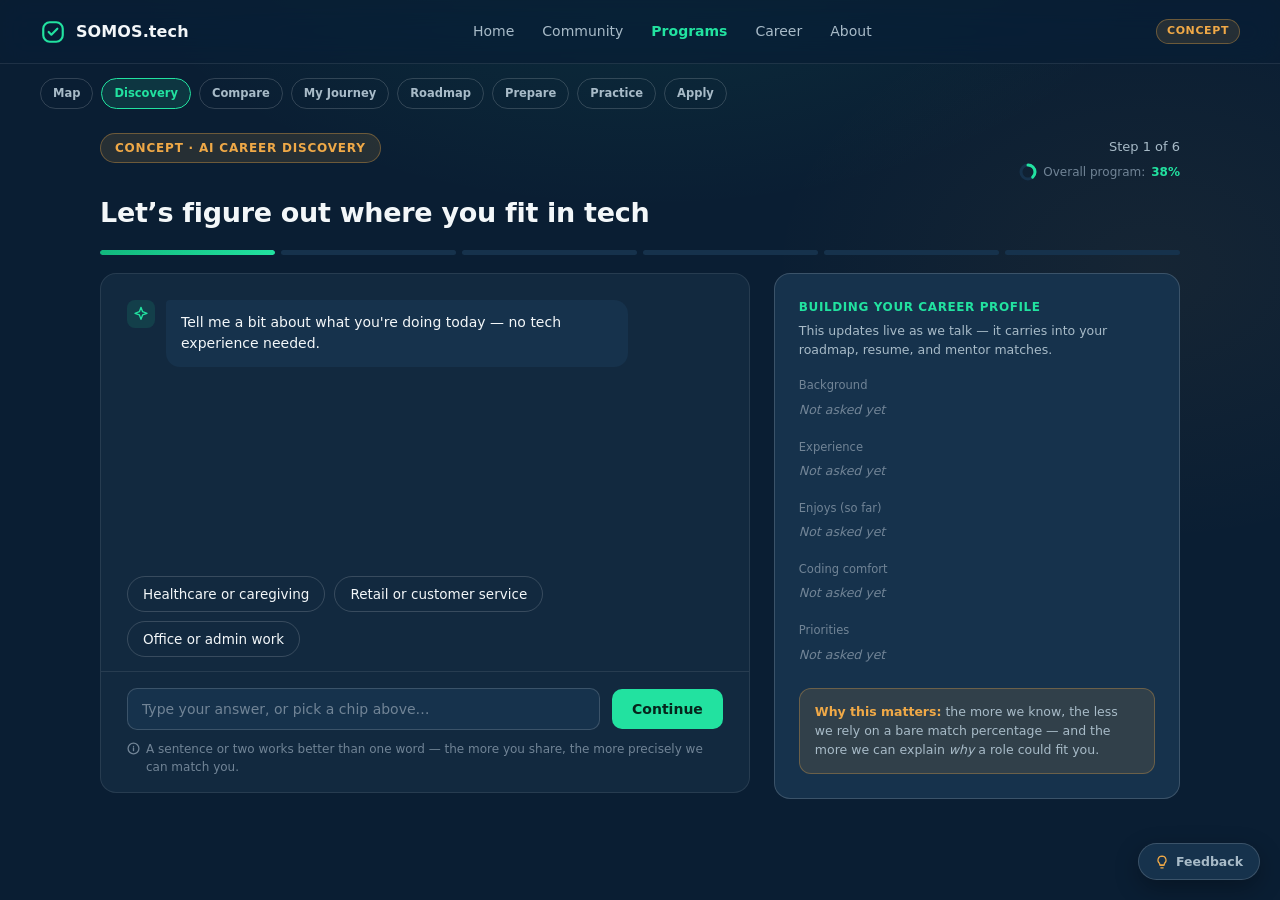
==== commit c0ecf0be: "Add Prepare, Practice and Apply; connect all 8 screens Completes the Career Launch Kit and the set o" ====
--- a/ai-discovery.html
+++ b/ai-discovery.html
@@ -33,9 +33,9 @@
   <a href="compare-careers.html">Compare</a>
   <a href="career-journey.html">My Journey</a>
   <a href="living-roadmap.html">Roadmap</a>
-  <span class="is-locked" data-coming-soon="Prepare">Prepare</span>
-  <span class="is-locked" data-coming-soon="Practice">Practice</span>
-  <span class="is-locked" data-coming-soon="Apply">Apply</span>
+  <a href="prepare.html">Prepare</a>
+  <a href="practice.html">Practice</a>
+  <a href="apply.html">Apply</a>
 </div>
 
 <header class="disc-header">
@@ -143,7 +143,7 @@
 
 <script src="https://cdnjs.cloudflare.com/ajax/libs/gsap/3.12.5/gsap.min.js"></script>
 <script src="js/progress-data.js?v=2"></script>
-<script src="js/common.js?v=3"></script>
+<script src="js/common.js?v=4"></script>
 <script src="js/discovery.js?v=2"></script>
 </body>
 </html>
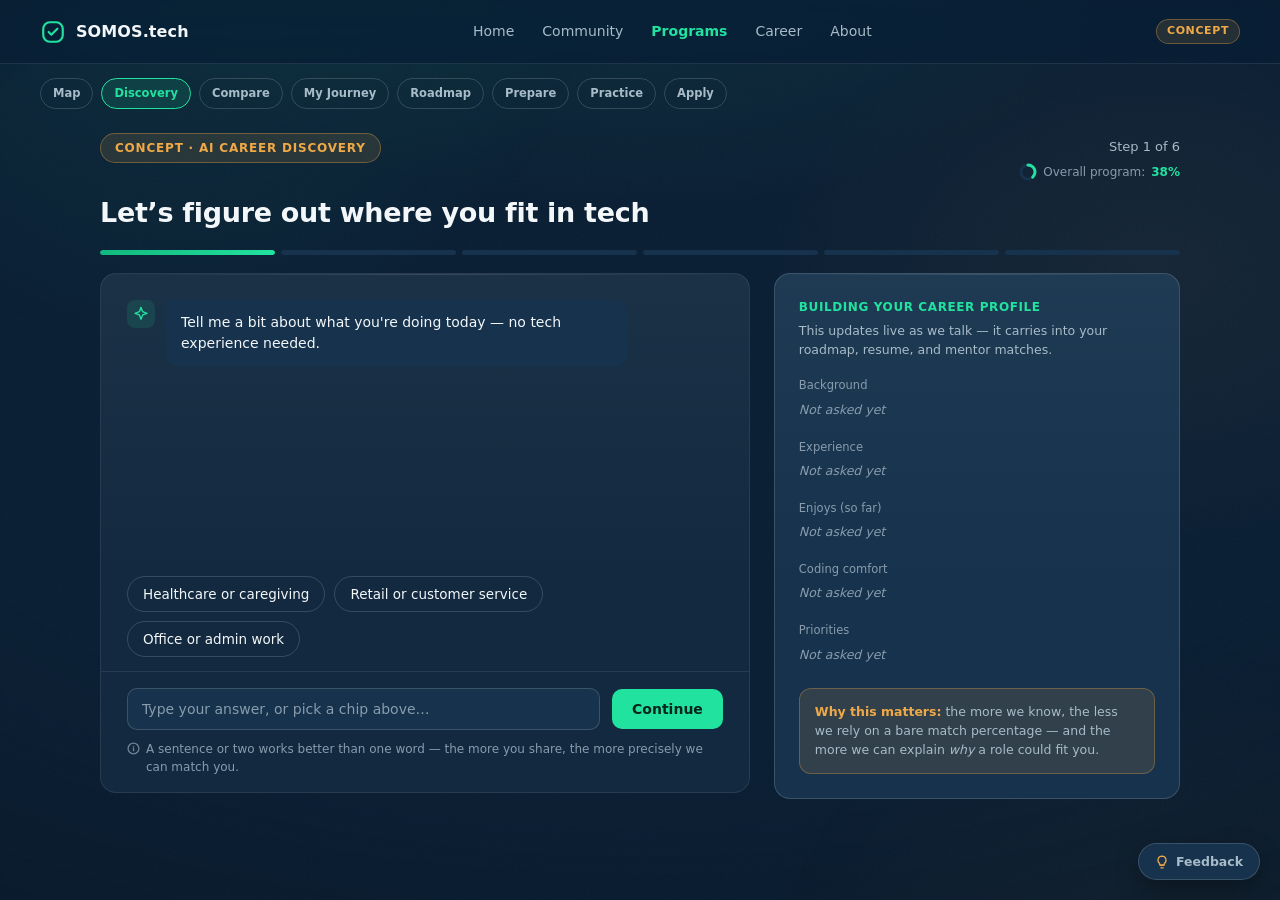
==== commit 6cb04dbc: "Add polish layer: atmosphere, surface depth, micro-interactions, a11y/meta - Scroll-linked light poo" ====
--- a/ai-discovery.html
+++ b/ai-discovery.html
@@ -7,8 +7,18 @@
 <meta name="description" content="A real conversation about your background, not a 4-question quiz — so your career matches are explainable.">
 <link rel="stylesheet" href="css/styles.css">
 <link rel="stylesheet" href="css/discovery.css">
+<meta name="theme-color" content="#0A1E33">
+<meta name="color-scheme" content="dark">
+<meta property="og:type" content="website">
+<meta property="og:site_name" content="SOMOS.tech — Career Journey (concept)">
+<meta property="og:title" content="AI Career Discovery — SOMOS.tech">
+<meta property="og:description" content="A real conversation about your background, not a 4-question quiz — so your career matches are explainable.">
+<meta name="twitter:card" content="summary">
+<link rel="icon" href="data:image/svg+xml,%3Csvg xmlns='http://www.w3.org/2000/svg' viewBox='0 0 32 32'%3E%3Crect width='32' height='32' rx='9' fill='%230A1E33'/%3E%3Crect x='5' y='5' width='22' height='22' rx='7' fill='none' stroke='%2322E2A0' stroke-width='2.4'/%3E%3Cpath d='M11 16.5l3.6 3.6L21.5 12' fill='none' stroke='%2322E2A0' stroke-width='2.4' stroke-linecap='round' stroke-linejoin='round'/%3E%3C/svg%3E">
+<link rel="stylesheet" href="css/polish.css?v=1">
 </head>
 <body>
+<a class="skip-link" href="#main">Skip to content</a>
 
 <nav class="topnav">
   <div class="brand">
@@ -65,7 +75,7 @@
   </div>
 </header>
 
-<main class="disc-main">
+<main id="main" class="disc-main">
 
   <!-- CHAT -->
   <section class="chat-panel" aria-label="Discovery conversation">
@@ -145,5 +155,6 @@
 <script src="js/progress-data.js?v=2"></script>
 <script src="js/common.js?v=4"></script>
 <script src="js/discovery.js?v=2"></script>
+<script src="js/polish.js?v=1"></script>
 </body>
 </html>
--- a/css/styles.css
+++ b/css/styles.css
@@ -23,8 +23,8 @@
   /* Text */
   --text: #F3F7F9;
   --text-2: #A8BBC8;
-  --text-3: #718496;
-  --text-4: #4A5E6D;
+  --text-3: #889CAD; /* AA on bg/card/card-2 (was #718496, 3.4:1 on card-2) */
+  --text-4: #889CAD; /* was #4A5E6D (2:1) — alias so no text falls below AA */
 
   /* Type */
   --font: system-ui, -apple-system, "Segoe UI", sans-serif;
--- a/css/polish.css
+++ b/css/polish.css
@@ -0,0 +1,174 @@
+/* ==========================================================================
+   SOMOS.tech — Career Journey
+   Polish layer: atmosphere, surface depth, micro-interactions.
+   Additive on purpose — loaded last on every page, removes cleanly.
+   Rule of thumb: nothing here adds a new colour; it only adds light,
+   depth and response.
+   ========================================================================== */
+
+/* ---------- Atmosphere ------------------------------------------------- */
+/* Sits above the canvas background but below all content (z-index -1). */
+.atmos, .atmos__grain {
+  position: fixed;
+  inset: 0;
+  z-index: -1;
+  pointer-events: none;
+}
+
+/* Two soft pools of light that drift a few vw as you scroll, so long
+   pages feel lit rather than painted. --p is 0..1 scroll progress. */
+.atmos::before,
+.atmos::after {
+  content: "";
+  position: absolute;
+  width: 90vmax;
+  height: 90vmax;
+  border-radius: 50%;
+  will-change: transform;
+}
+.atmos::before {
+  top: -48vmax; left: -30vmax;
+  background: radial-gradient(closest-side, rgba(34, 226, 160, 0.075), transparent 70%);
+  transform: translate3d(calc(var(--p, 0) * 22vw), calc(var(--p, 0) * 70vh), 0);
+}
+.atmos::after {
+  bottom: -55vmax; right: -35vmax;
+  background: radial-gradient(closest-side, rgba(240, 169, 71, 0.045), transparent 70%);
+  transform: translate3d(calc(var(--p, 0) * -12vw), calc(var(--p, 0) * -35vh), 0);
+}
+
+/* Edge vignette: pulls the eye toward the centre column. */
+.atmos {
+  overflow: hidden;
+  background:
+    radial-gradient(ellipse 120% 90% at 50% 38%, transparent 52%, rgba(3, 10, 18, 0.42) 100%);
+}
+
+/* Film grain. Kills gradient banding on dark navy and gives the flat
+   fields a paper-like tooth. ~3% — you feel it more than see it. */
+.atmos__grain {
+  opacity: 0.045;
+  background-image: url("data:image/svg+xml,%3Csvg xmlns='http://www.w3.org/2000/svg' width='180' height='180'%3E%3Cfilter id='n'%3E%3CfeTurbulence type='fractalNoise' baseFrequency='.85' numOctaves='2' stitchTiles='stitch'/%3E%3CfeColorMatrix values='0 0 0 0 1 0 0 0 0 1 0 0 0 0 1 0 0 0 .6 0'/%3E%3C/filter%3E%3Crect width='100%25' height='100%25' filter='url(%23n)'/%3E%3C/svg%3E");
+  background-size: 180px 180px;
+}
+
+/* ---------- Surface depth --------------------------------------------- */
+/* Every card-like surface gets: a faint top-lit sheen, a 1px light edge
+   along the top, and a cursor spotlight (driven by polish.js). Only
+   background-image is set, so each page's own colours/borders stand. */
+.ln-card, .tip, .q-card, .path-card, .board, .apply-tips, .plan-box,
+.rm-phase, .rm-launch, .track-card, .profile-card, .profile-panel,
+.chat-panel, .role-card, .fork-card {
+  --spot: 0;
+  background-image:
+    radial-gradient(280px circle at var(--mx, 50%) var(--my, 0%), rgba(34, 226, 160, calc(0.10 * var(--spot))), transparent 70%),
+    linear-gradient(90deg, transparent, rgba(255, 255, 255, 0.12) 50%, transparent),
+    linear-gradient(180deg, rgba(255, 255, 255, 0.04), transparent 60%);
+  background-size: auto, 100% 1px, auto;
+  background-repeat: no-repeat;
+  background-position: 0 0, 0 0, 0 0;
+}
+
+/* ---------- Tabular numbers (no jitter during count-up) --------------- */
+[data-program-overall], [data-stage-pct], .pct-label, .rm-progress-value,
+.rm-phase-pct, .track-pct {
+  font-variant-numeric: tabular-nums;
+}
+
+/* ---------- Focus ------------------------------------------------------ */
+:focus-visible {
+  outline: 2px solid var(--teal);
+  outline-offset: 3px;
+}
+:focus:not(:focus-visible) { outline: none; }
+
+/* ---------- Skip link -------------------------------------------------- */
+.skip-link {
+  position: fixed;
+  top: 10px; left: 10px;
+  z-index: 100;
+  padding: 10px 16px;
+  border-radius: 10px;
+  background: var(--teal);
+  color: #06251C;
+  font-weight: 700;
+  font-size: 14px;
+  transform: translateY(-160%);
+  transition: transform 220ms var(--ease-out);
+}
+.skip-link:focus { transform: translateY(0); outline-offset: 2px; }
+
+/* ---------- Press + arrow micro-interactions --------------------------- */
+.ln-btn, .ln-next, .rm-launch, .path-card, .brand-review, .rm-download {
+  -webkit-tap-highlight-color: transparent;
+}
+.ln-btn:active, .ln-next:active, .rm-launch:active, .brand-review:active, .rm-download:active {
+  transform: scale(0.975);
+}
+.arr {
+  display: inline-block;
+  transition: transform 260ms var(--ease-out);
+}
+.ln-btn:hover .arr, .ln-next:hover .arr, .rm-launch:hover .arr,
+.brand-review:hover .arr, .ln-btn:focus-visible .arr, .ln-next:focus-visible .arr,
+.rm-launch:focus-visible .arr, .brand-review:focus-visible .arr {
+  transform: translateX(4px);
+}
+
+/* ---------- Checkbox "settle" when you complete something -------------- */
+.track-checkbox, .rm-item-icon { position: relative; }
+@keyframes box-pop {
+  0%   { transform: scale(1); }
+  28%  { transform: scale(0.84); }
+  62%  { transform: scale(1.13); }
+  100% { transform: scale(1); }
+}
+@keyframes box-ring {
+  from { opacity: 0.7; transform: scale(0.85); }
+  to   { opacity: 0;   transform: scale(2); }
+}
+.just-checked .track-checkbox,
+.just-checked .rm-item-icon,
+.just-checked.brand-row > svg {
+  animation: box-pop 520ms cubic-bezier(0.34, 1.56, 0.64, 1);
+}
+.just-checked .track-checkbox::after,
+.just-checked .rm-item-icon::after {
+  content: "";
+  position: absolute;
+  inset: 0;
+  border-radius: inherit;
+  border: 1.5px solid var(--teal);
+  pointer-events: none;
+  animation: box-ring 620ms var(--ease-out) forwards;
+}
+
+/* ---------- Page-to-page: cross-document view transition --------------- */
+/* Chromium/Safari: header chrome stays put, the page crossfades under it
+   and the current-screen pill glides to its new place in the switcher.
+   Browsers without support simply navigate as before. */
+@media (prefers-reduced-motion: no-preference) {
+  @view-transition { navigation: auto; }
+  .topnav { view-transition-name: topnav; }
+  .switcher { view-transition-name: switcher; }
+  .switcher a[aria-current="page"] { view-transition-name: switcher-pill; }
+  ::view-transition-old(root), ::view-transition-new(root) {
+    animation-duration: 240ms;
+    animation-timing-function: var(--ease-out);
+  }
+  ::view-transition-group(switcher-pill) {
+    animation-duration: 420ms;
+    animation-timing-function: cubic-bezier(0.16, 1, 0.3, 1);
+  }
+}
+
+/* ---------- Reduced motion -------------------------------------------- */
+@media (prefers-reduced-motion: reduce) {
+  .atmos::before, .atmos::after { transform: none; }
+  .arr, .skip-link { transition: none; }
+  .just-checked .track-checkbox,
+  .just-checked .rm-item-icon,
+  .just-checked.brand-row > svg,
+  .just-checked .track-checkbox::after,
+  .just-checked .rm-item-icon::after { animation: none; }
+}
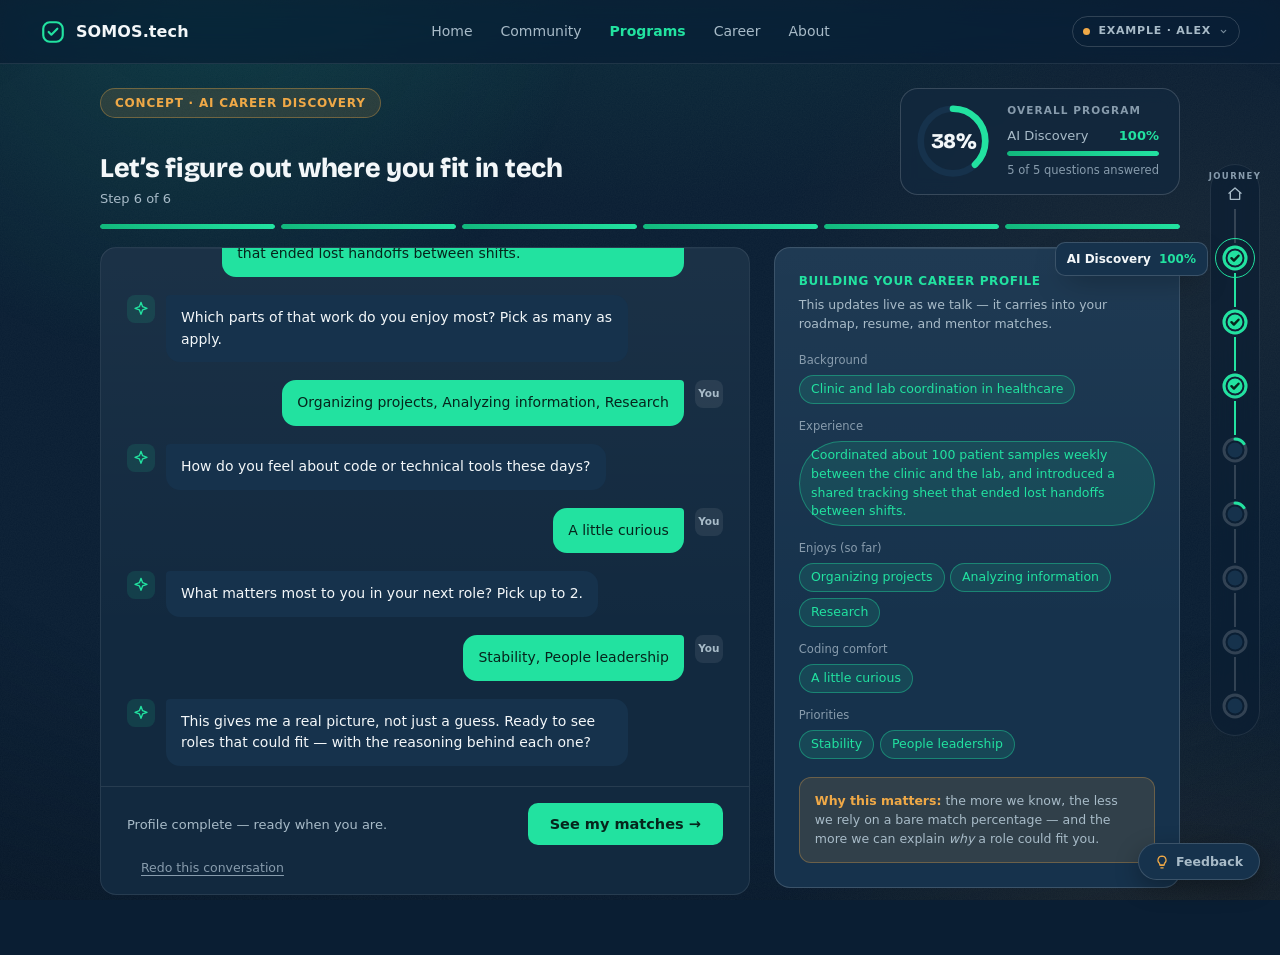
==== commit c4768e75: "One progress engine, example + live-demo modes, journey rail, display type - state.js: single source" ====
--- a/ai-discovery.html
+++ b/ai-discovery.html
@@ -5,8 +5,11 @@
 <meta name="viewport" content="width=device-width, initial-scale=1">
 <title>AI Career Discovery — SOMOS.tech</title>
 <meta name="description" content="A real conversation about your background, not a 4-question quiz — so your career matches are explainable.">
-<link rel="stylesheet" href="css/styles.css">
-<link rel="stylesheet" href="css/discovery.css">
+<link rel="preconnect" href="https://fonts.googleapis.com">
+<link rel="preconnect" href="https://fonts.gstatic.com" crossorigin>
+<link rel="stylesheet" href="https://fonts.googleapis.com/css2?family=Bricolage+Grotesque:opsz,wght@12..96,500..800&display=swap">
+<link rel="stylesheet" href="css/styles.css?v=6">
+<link rel="stylesheet" href="css/discovery.css?v=6">
 <meta name="theme-color" content="#0A1E33">
 <meta name="color-scheme" content="dark">
 <meta property="og:type" content="website">
@@ -15,7 +18,8 @@
 <meta property="og:description" content="A real conversation about your background, not a 4-question quiz — so your career matches are explainable.">
 <meta name="twitter:card" content="summary">
 <link rel="icon" href="data:image/svg+xml,%3Csvg xmlns='http://www.w3.org/2000/svg' viewBox='0 0 32 32'%3E%3Crect width='32' height='32' rx='9' fill='%230A1E33'/%3E%3Crect x='5' y='5' width='22' height='22' rx='7' fill='none' stroke='%2322E2A0' stroke-width='2.4'/%3E%3Cpath d='M11 16.5l3.6 3.6L21.5 12' fill='none' stroke='%2322E2A0' stroke-width='2.4' stroke-linecap='round' stroke-linejoin='round'/%3E%3C/svg%3E">
-<link rel="stylesheet" href="css/polish.css?v=1">
+<link rel="stylesheet" href="css/polish.css?v=6">
+<link rel="stylesheet" href="css/shell.css?v=6">
 </head>
 <body>
 <a class="skip-link" href="#main">Skip to content</a>
@@ -37,33 +41,14 @@
   </div>
 </nav>
 
-<div class="switcher" role="navigation" aria-label="Career Journey screens">
-  <a href="index.html">Map</a>
-  <a href="ai-discovery.html" aria-current="page">Discovery</a>
-  <a href="compare-careers.html">Compare</a>
-  <a href="career-journey.html">My Journey</a>
-  <a href="living-roadmap.html">Roadmap</a>
-  <a href="prepare.html">Prepare</a>
-  <a href="practice.html">Practice</a>
-  <a href="apply.html">Apply</a>
-</div>
-
 <header class="disc-header">
   <div class="disc-header-top">
     <div>
       <span class="eyebrow">CONCEPT &middot; AI CAREER DISCOVERY</span>
       <h1>Let&rsquo;s figure out where you fit in tech</h1>
+      <div class="disc-step" id="stepLabel">Step 1 of 6</div>
     </div>
-    <div class="disc-step-wrap">
-      <div class="disc-step" id="stepLabel">Step 1 of 6</div>
-      <div class="disc-overall">
-        <svg class="disc-overall-ring" width="18" height="18" viewBox="0 0 18 18" aria-hidden="true">
-          <circle cx="9" cy="9" r="7" fill="none" stroke="var(--card-2)" stroke-width="3"></circle>
-          <circle cx="9" cy="9" r="7" fill="none" stroke="var(--teal)" stroke-width="3" stroke-linecap="round" stroke-dasharray="44" stroke-dashoffset="44" transform="rotate(-90 9 9)" data-ring-fill></circle>
-        </svg>
-        Overall program: <strong data-overall-label>&mdash;%</strong>
-      </div>
-    </div>
+    <div data-prog-slot data-stage="ai-discovery"></div>
   </div>
   <div class="disc-progress" id="discProgress" aria-hidden="true">
     <div class="disc-progress-seg" data-seg></div>
@@ -152,9 +137,10 @@
 <div class="toast-stack" id="toastStack" aria-live="polite"></div>
 
 <script src="https://cdnjs.cloudflare.com/ajax/libs/gsap/3.12.5/gsap.min.js"></script>
-<script src="js/progress-data.js?v=2"></script>
-<script src="js/common.js?v=4"></script>
-<script src="js/discovery.js?v=2"></script>
-<script src="js/polish.js?v=1"></script>
+<script src="js/state.js?v=6"></script>
+<script src="js/common.js?v=6"></script>
+<script src="js/shell.js?v=6"></script>
+<script src="js/discovery.js?v=6"></script>
+<script src="js/polish.js?v=6"></script>
 </body>
 </html>
--- a/css/styles.css
+++ b/css/styles.css
@@ -28,6 +28,7 @@
 
   /* Type */
   --font: system-ui, -apple-system, "Segoe UI", sans-serif;
+  --font-display: "Bricolage Grotesque", system-ui, -apple-system, "Segoe UI", sans-serif;
   --font-mono: ui-monospace, "SF Mono", "Cascadia Code", monospace;
 
   /* Motion */
--- a/css/polish.css
+++ b/css/polish.css
@@ -28,12 +28,12 @@
 }
 .atmos::before {
   top: -48vmax; left: -30vmax;
-  background: radial-gradient(closest-side, rgba(34, 226, 160, 0.075), transparent 70%);
+  background: radial-gradient(closest-side, rgba(34, 226, 160, 0.15), transparent 70%);
   transform: translate3d(calc(var(--p, 0) * 22vw), calc(var(--p, 0) * 70vh), 0);
 }
 .atmos::after {
   bottom: -55vmax; right: -35vmax;
-  background: radial-gradient(closest-side, rgba(240, 169, 71, 0.045), transparent 70%);
+  background: radial-gradient(closest-side, rgba(240, 169, 71, 0.095), transparent 70%);
   transform: translate3d(calc(var(--p, 0) * -12vw), calc(var(--p, 0) * -35vh), 0);
 }
 
@@ -41,13 +41,13 @@
 .atmos {
   overflow: hidden;
   background:
-    radial-gradient(ellipse 120% 90% at 50% 38%, transparent 52%, rgba(3, 10, 18, 0.42) 100%);
+    radial-gradient(ellipse 120% 90% at 50% 38%, transparent 52%, rgba(3, 10, 18, 0.5) 100%);
 }
 
 /* Film grain. Kills gradient banding on dark navy and gives the flat
    fields a paper-like tooth. ~3% — you feel it more than see it. */
 .atmos__grain {
-  opacity: 0.045;
+  opacity: 0.06;
   background-image: url("data:image/svg+xml,%3Csvg xmlns='http://www.w3.org/2000/svg' width='180' height='180'%3E%3Cfilter id='n'%3E%3CfeTurbulence type='fractalNoise' baseFrequency='.85' numOctaves='2' stitchTiles='stitch'/%3E%3CfeColorMatrix values='0 0 0 0 1 0 0 0 0 1 0 0 0 0 1 0 0 0 .6 0'/%3E%3C/filter%3E%3Crect width='100%25' height='100%25' filter='url(%23n)'/%3E%3C/svg%3E");
   background-size: 180px 180px;
 }
@@ -145,20 +145,14 @@
 
 /* ---------- Page-to-page: cross-document view transition --------------- */
 /* Chromium/Safari: header chrome stays put, the page crossfades under it
-   and the current-screen pill glides to its new place in the switcher.
+   and the journey rail stays put while the page fades under it.
    Browsers without support simply navigate as before. */
 @media (prefers-reduced-motion: no-preference) {
   @view-transition { navigation: auto; }
   .topnav { view-transition-name: topnav; }
-  .switcher { view-transition-name: switcher; }
-  .switcher a[aria-current="page"] { view-transition-name: switcher-pill; }
   ::view-transition-old(root), ::view-transition-new(root) {
     animation-duration: 240ms;
     animation-timing-function: var(--ease-out);
-  }
-  ::view-transition-group(switcher-pill) {
-    animation-duration: 420ms;
-    animation-timing-function: cubic-bezier(0.16, 1, 0.3, 1);
   }
 }
 
@@ -172,3 +166,14 @@
   .just-checked .track-checkbox::after,
   .just-checked .rm-item-icon::after { animation: none; }
 }
+
+/* ---------- Typography: a display face that does work ------------------
+   Bricolage Grotesque for headlines and the big numerals; system-ui stays
+   for body copy and UI so the interface remains fast and familiar. */
+h1, h2, .picker h2, .picker-title, .prog-ring-val, .path-summary-value,
+.badge-title, .paper-name, .hero h1 {
+  font-family: var(--font-display);
+  font-optical-sizing: auto;
+}
+h1, .picker h2 { letter-spacing: -0.02em; font-weight: 800; }
+.prog-ring-val, .path-summary-value { font-weight: 800; letter-spacing: -0.03em; }
--- a/css/shell.css
+++ b/css/shell.css
@@ -0,0 +1,278 @@
+/* ==========================================================================
+   Shared shell: progress card, journey rail (mini-map), mode chip, picker.
+   Identical on every page — nothing here is page-specific.
+   ========================================================================== */
+
+/* ---------- Progress card (top-right of every page header) ------------- */
+.prog {
+  display: flex;
+  align-items: center;
+  gap: 16px;
+  flex-shrink: 0;
+  padding: 14px 20px 14px 14px;
+  border: 1px solid var(--border-strong);
+  border-radius: 18px;
+  background-color: rgba(18, 41, 63, 0.72);
+  -webkit-backdrop-filter: blur(8px);
+  backdrop-filter: blur(8px);
+  min-width: 272px;
+}
+.prog-ring { position: relative; width: 76px; height: 76px; flex-shrink: 0; }
+.prog-ring svg { display: block; }
+.prog-ring circle[data-ring] { transition: stroke-dashoffset 1.1s var(--ease-out); }
+.prog-ring-val {
+  position: absolute; inset: 0;
+  display: grid; place-items: center;
+  font-size: 21px; font-weight: 800; letter-spacing: -0.5px;
+  font-variant-numeric: tabular-nums;
+}
+.prog-body { min-width: 0; flex: 1; }
+.prog-label {
+  font-size: 10.5px; font-weight: 700; letter-spacing: 1.1px;
+  color: var(--text-3); text-transform: uppercase;
+}
+.prog-step {
+  display: flex; align-items: baseline; justify-content: space-between; gap: 12px;
+  margin-top: 7px; font-size: 13px; color: var(--text-2);
+}
+.prog-step strong { color: var(--teal); font-weight: 800; font-variant-numeric: tabular-nums; }
+.prog-bar { height: 5px; margin-top: 6px; border-radius: 999px; background: var(--card-2); overflow: hidden; }
+.prog-bar i {
+  display: block; height: 100%; width: 0; border-radius: 999px;
+  background: linear-gradient(90deg, var(--teal-dark), var(--teal));
+  transition: width 0.9s var(--ease-out);
+}
+.prog-sub { margin-top: 6px; font-size: 11.5px; color: var(--text-3); }
+
+@media (max-width: 760px) {
+  .prog { width: 100%; min-width: 0; }
+}
+
+/* ---------- Journey rail ---------------------------------------------- */
+.rail {
+  --rail-gap: 34px;
+  z-index: 40;
+}
+.rail-list {
+  list-style: none; margin: 0; padding: 0;
+  display: flex; align-items: center;
+}
+.rail-node { position: relative; display: block; flex: none; }
+.rail-node a {
+  position: relative;
+  display: grid; place-items: center;
+  width: 30px; height: 30px; border-radius: 50%;
+  color: var(--text-3);
+  transition: transform 220ms var(--ease-out);
+}
+.rail-node a:hover, .rail-node a:focus-visible { transform: scale(1.18); color: var(--text); }
+.rail-node svg.rail-ring { display: block; }
+.rail-node .rn-track { stroke: var(--border-strong); fill: none; }
+.rail-node .rn-fill { stroke: var(--teal); fill: none; stroke-linecap: round; transition: stroke-dashoffset 0.9s var(--ease-out); }
+.rail-node .rn-core { fill: var(--card-2); }
+.rail-node.is-done .rn-core { fill: var(--teal); }
+.rail-node .rn-check { stroke: #06251C; fill: none; stroke-width: 2.4; stroke-linecap: round; stroke-linejoin: round; opacity: 0; }
+.rail-node.is-done .rn-check { opacity: 1; }
+.rail-node.is-here a { color: var(--text); }
+.rail-node.is-here .rn-core { fill: var(--teal-wash); }
+.rail-node.is-here.is-done .rn-core { fill: var(--teal); }
+.rail-node.is-here a::before {
+  content: ""; position: absolute; inset: -5px; border-radius: 50%;
+  border: 1.5px solid var(--teal);
+  animation: rail-pulse 2.4s var(--ease-out) infinite;
+}
+@keyframes rail-pulse {
+  0% { opacity: 0.8; transform: scale(0.82); }
+  70%, 100% { opacity: 0; transform: scale(1.35); }
+}
+.rail-map a { color: var(--text-2); }
+.rail-map svg { stroke: currentColor; fill: none; stroke-width: 2; stroke-linecap: round; stroke-linejoin: round; }
+
+/* connecting segment to the next node */
+.rail-node:not(:last-child)::after {
+  content: ""; position: absolute; background: var(--border-strong);
+  transition: background-color 0.6s var(--ease-out);
+}
+.rail-node.is-done:not(:last-child)::after { background: var(--teal); }
+
+/* tooltip */
+.rail-tip {
+  position: absolute; pointer-events: none; white-space: nowrap;
+  padding: 7px 11px; border-radius: 10px;
+  background: var(--card-2); border: 1px solid var(--border-strong);
+  font-size: 12px; color: var(--text-2);
+  opacity: 0; transform: translateX(6px);
+  transition: opacity 160ms ease, transform 220ms var(--ease-out);
+  box-shadow: 0 10px 30px -12px rgba(0, 0, 0, 0.6);
+}
+.rail-tip b { color: var(--text); font-weight: 700; margin-right: 8px; }
+.rail-tip em { font-style: normal; color: var(--teal); font-weight: 700; font-variant-numeric: tabular-nums; }
+.rail-node a:hover .rail-tip, .rail-node a:focus-visible .rail-tip,
+.rail-node.is-here .rail-tip { opacity: 1; transform: none; }
+
+/* ---- Wide screens: a quiet vertical map pinned to the right edge ---- */
+@media (min-width: 1180px) {
+  .rail {
+    position: fixed; right: 20px; top: 50%; transform: translateY(-50%);
+    padding: 14px 9px; border-radius: 26px;
+    border: 1px solid var(--border);
+    background-color: rgba(10, 30, 51, 0.62);
+    -webkit-backdrop-filter: blur(10px); backdrop-filter: blur(10px);
+  }
+  .rail-list { flex-direction: column; gap: var(--rail-gap); }
+  .rail-node:not(:last-child)::after {
+    left: 50%; top: 30px; width: 2px; height: var(--rail-gap); margin-left: -1px;
+  }
+  .rail-tip { right: calc(100% + 12px); top: 50%; margin-top: -16px; }
+  .rail-list::before {
+    content: "JOURNEY"; position: absolute; top: -9px; left: 50%; transform: translateX(-50%);
+    padding: 0 6px; font-size: 8.5px; font-weight: 700; letter-spacing: 1.4px; color: var(--text-3);
+    background: transparent;
+  }
+}
+@media (min-width: 1180px) and (max-height: 760px) {
+  .rail { --rail-gap: 22px; padding: 10px 7px; }
+}
+
+/* ---- Narrower screens: the same map, laid flat under the nav ---- */
+@media (max-width: 1179px) {
+  .rail {
+    position: sticky; top: var(--nav-h);
+    padding: 8px 14px;
+    border-bottom: 1px solid var(--border);
+    background-color: rgba(10, 30, 51, 0.82);
+    -webkit-backdrop-filter: blur(10px); backdrop-filter: blur(10px);
+    overflow-x: auto;
+  }
+  .rail-list { justify-content: center; gap: 0; min-width: max-content; margin: 0 auto; }
+  .rail-node { margin: 0 var(--rail-flat, 6px); }
+  .rail-node:not(:last-child)::after {
+    top: 50%; left: 30px; height: 2px; width: calc(var(--rail-flat, 6px) * 2); margin-top: -1px;
+  }
+  .rail-tip { display: none; }
+}
+
+/* ---------- Mode chip + menu (top-right of the nav) ------------------- */
+.nav-cta { position: relative; display: flex; align-items: center; gap: 12px; }
+.mode-chip {
+  display: inline-flex; align-items: center; gap: 8px;
+  padding: 6px 11px 6px 10px; border-radius: 999px;
+  border: 1px solid var(--border-strong); background: transparent;
+  color: var(--text-2); font: inherit; font-size: 11px; font-weight: 700; letter-spacing: 0.8px;
+  cursor: pointer; text-transform: uppercase;
+  transition: border-color 160ms, color 160ms, background-color 160ms;
+}
+.mode-chip:hover { border-color: var(--teal); color: var(--text); }
+.mode-chip i { width: 7px; height: 7px; border-radius: 50%; background: var(--gold); }
+.mode-chip[data-mode="demo"] i { background: var(--teal); box-shadow: 0 0 0 3px var(--teal-wash); }
+.mode-chip svg { opacity: 0.7; }
+
+.mode-menu {
+  position: absolute; right: 0; top: calc(100% + 12px); width: 300px; z-index: 90;
+  padding: 16px; border-radius: 16px;
+  background: var(--card-2); border: 1px solid var(--border-strong);
+  box-shadow: 0 24px 60px -18px rgba(0, 0, 0, 0.7);
+}
+.mode-menu[hidden] { display: none; }
+.mode-menu h3 { margin: 0 0 4px; font-size: 14px; }
+.mode-menu p { margin: 0 0 12px; font-size: 12.5px; line-height: 1.5; color: var(--text-2); }
+.mode-menu button {
+  display: block; width: 100%; margin-top: 8px; padding: 10px 12px; border-radius: 10px;
+  border: 1px solid var(--border-strong); background: transparent; color: var(--text);
+  font: inherit; font-size: 13px; font-weight: 600; text-align: left; cursor: pointer;
+  transition: border-color 160ms, background-color 160ms;
+}
+.mode-menu button:hover { border-color: var(--teal); background: var(--teal-wash); }
+.mode-menu button small { display: block; margin-top: 2px; font-weight: 500; font-size: 11.5px; color: var(--text-3); }
+.mode-menu .is-danger.is-armed { border-color: var(--gold); background: var(--gold-wash); }
+
+/* ---------- Start screen ------------------------------------------------ */
+.picker {
+  position: fixed; inset: 0; z-index: 200;
+  display: grid; place-items: center; padding: 20px;
+  background: rgba(4, 12, 22, 0.78);
+  -webkit-backdrop-filter: blur(10px); backdrop-filter: blur(10px);
+}
+.picker-box { width: min(760px, 100%); }
+.picker-eyebrow { font-size: 11px; font-weight: 700; letter-spacing: 1.6px; color: var(--teal); }
+.picker h2 { margin: 10px 0 8px; font-size: clamp(26px, 4vw, 38px); letter-spacing: -0.8px; line-height: 1.1; }
+.picker-lead { margin: 0 0 24px; font-size: 15px; color: var(--text-2); max-width: 560px; line-height: 1.55; }
+.picker-grid { display: grid; grid-template-columns: 1fr 1fr; gap: 14px; }
+@media (max-width: 640px) { .picker-grid { grid-template-columns: 1fr; } }
+.picker-card {
+  position: relative; text-align: left; cursor: pointer; font: inherit; color: var(--text);
+  padding: 22px; border-radius: 18px;
+  border: 1px solid var(--border-strong); background-color: var(--card);
+  transition: transform 260ms var(--ease-out), border-color 200ms, box-shadow 260ms;
+}
+.picker-card:hover, .picker-card:focus-visible {
+  transform: translateY(-3px); border-color: var(--teal);
+  box-shadow: 0 18px 40px -18px rgba(34, 226, 160, 0.35);
+}
+.picker-card--primary { background-color: var(--card-2); }
+.picker-tag {
+  display: inline-block; margin-bottom: 14px; padding: 4px 9px; border-radius: 999px;
+  font-size: 10.5px; font-weight: 700; letter-spacing: 1px;
+  background: var(--teal-wash); color: var(--teal);
+}
+.picker-card--example .picker-tag { background: var(--gold-wash); color: var(--gold); }
+.picker-title { display: block; font-size: 19px; font-weight: 800; letter-spacing: -0.3px; }
+.picker-desc { display: block; margin-top: 8px; font-size: 13.5px; line-height: 1.55; color: var(--text-2); }
+.picker-meta { display: block; margin-top: 14px; font-size: 12px; color: var(--text-3); }
+.picker-foot { margin-top: 18px; font-size: 12px; color: var(--text-3); }
+
+@media (prefers-reduced-motion: reduce) {
+  .prog-ring circle[data-ring], .prog-bar i, .rail-node .rn-fill { transition: none; }
+  .rail-node.is-here a::before { animation: none; opacity: 0.5; }
+  .picker-card, .rail-node a { transition: none; }
+}
+
+/* ---------- Small additions used by the stateful pages ---------------- */
+.rail-list { position: relative; }
+
+.ph { color: var(--text-3); font-style: italic; opacity: 0.85; }
+
+.link-btn {
+  margin-left: 14px; padding: 0; border: 0; background: none; cursor: pointer;
+  color: var(--text-3); font: inherit; font-size: 12.5px; text-decoration: underline; text-underline-offset: 3px;
+}
+.link-btn:hover { color: var(--text); }
+
+.role-hint { font-size: 11.5px; color: var(--text-3); align-self: center; }
+
+.rm-item-next {
+  display: inline-block; padding: 2px 7px; border-radius: 999px;
+  font-size: 9.5px; font-weight: 800; letter-spacing: 0.9px;
+  background: var(--teal-wash); color: var(--teal);
+}
+
+/* Fork leaves the hub: dim until the path actually reaches it */
+.fork-wrap.is-ahead .fork-bar path { stroke: rgba(255, 255, 255, 0.2); }
+.fork-wrap.is-ahead .path-dot { display: none; }
+
+/* Prepare: details form */
+.details-grid { display: grid; grid-template-columns: repeat(auto-fit, minmax(190px, 1fr)); gap: 12px; }
+
+/* Prepare: LinkedIn how-to */
+.li-howto {
+  margin-bottom: 18px; padding: 16px 18px; border-radius: 14px;
+  border: 1px solid var(--border-strong); background: rgba(34, 226, 160, 0.06);
+}
+.li-howto-title { font-size: 11px; font-weight: 800; letter-spacing: 1.1px; color: var(--teal); text-transform: uppercase; margin-bottom: 10px; }
+.li-howto ol { margin: 0; padding-left: 20px; display: grid; gap: 7px; font-size: 13px; line-height: 1.55; color: var(--text-2); }
+.li-howto li::marker { color: var(--teal); font-weight: 700; }
+.li-howto b { color: var(--text); }
+.li-howto a { color: var(--teal); font-weight: 600; }
+.li-howto a:hover { text-decoration: underline; }
+.ln-btn.is-copied { border-color: var(--teal); color: var(--teal); }
+
+/* Apply: link to where an unmet criterion gets done */
+.criterion-link { margin-left: auto; font-size: 12px; font-weight: 600; color: var(--teal); white-space: nowrap; }
+.criterion-link:hover { text-decoration: underline; }
+
+/* Learn / Build / Connect read as "still ahead" until the path reaches them */
+.fork-wrap.is-ahead .fork-card { border-color: var(--border-strong); }
+.fork-wrap.is-ahead .fork-card-icon { background: var(--card-2); color: var(--text-3); }
+.fork-wrap.is-ahead .fork-card:hover { border-color: var(--teal); }
+
+.dash-footer { text-align: center; padding: 22px 20px; font-size: 12px; color: var(--text-3); border-top: 1px solid var(--border); margin-top: 40px; }
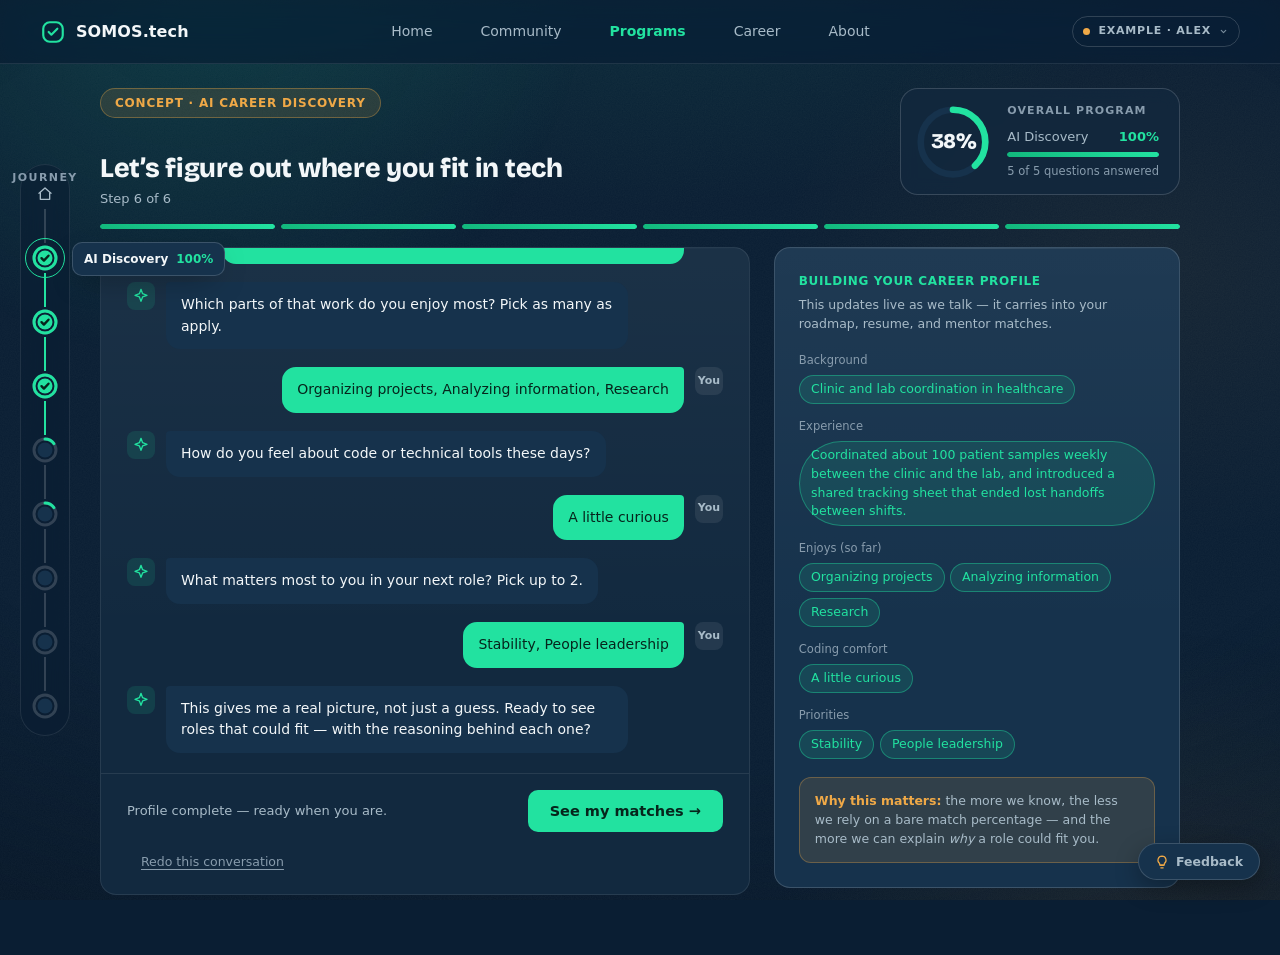
==== commit 2cfe429f: "Final pass: rail to the left, full-width mobile strip, a11y/touch/palette fixes - Journey rail moves" ====
--- a/ai-discovery.html
+++ b/ai-discovery.html
@@ -8,8 +8,8 @@
 <link rel="preconnect" href="https://fonts.googleapis.com">
 <link rel="preconnect" href="https://fonts.gstatic.com" crossorigin>
 <link rel="stylesheet" href="https://fonts.googleapis.com/css2?family=Bricolage+Grotesque:opsz,wght@12..96,500..800&display=swap">
-<link rel="stylesheet" href="css/styles.css?v=6">
-<link rel="stylesheet" href="css/discovery.css?v=6">
+<link rel="stylesheet" href="css/styles.css?v=10">
+<link rel="stylesheet" href="css/discovery.css?v=10">
 <meta name="theme-color" content="#0A1E33">
 <meta name="color-scheme" content="dark">
 <meta property="og:type" content="website">
@@ -18,8 +18,8 @@
 <meta property="og:description" content="A real conversation about your background, not a 4-question quiz — so your career matches are explainable.">
 <meta name="twitter:card" content="summary">
 <link rel="icon" href="data:image/svg+xml,%3Csvg xmlns='http://www.w3.org/2000/svg' viewBox='0 0 32 32'%3E%3Crect width='32' height='32' rx='9' fill='%230A1E33'/%3E%3Crect x='5' y='5' width='22' height='22' rx='7' fill='none' stroke='%2322E2A0' stroke-width='2.4'/%3E%3Cpath d='M11 16.5l3.6 3.6L21.5 12' fill='none' stroke='%2322E2A0' stroke-width='2.4' stroke-linecap='round' stroke-linejoin='round'/%3E%3C/svg%3E">
-<link rel="stylesheet" href="css/polish.css?v=6">
-<link rel="stylesheet" href="css/shell.css?v=6">
+<link rel="stylesheet" href="css/polish.css?v=10">
+<link rel="stylesheet" href="css/shell.css?v=10">
 </head>
 <body>
 <a class="skip-link" href="#main">Skip to content</a>
@@ -81,7 +81,7 @@
         <button type="button" class="chat-send" id="chatSend">Continue</button>
       </div>
       <div class="chat-hint">
-        <svg width="13" height="13" viewBox="0 0 24 24" fill="none" stroke="#718496" stroke-width="2.4" stroke-linecap="round" stroke-linejoin="round"><circle cx="12" cy="12" r="10"></circle><path d="M12 16v-5"></path><path d="M12 8h.01"></path></svg>
+        <svg width="13" height="13" viewBox="0 0 24 24" fill="none" stroke="#889CAD" stroke-width="2.4" stroke-linecap="round" stroke-linejoin="round"><circle cx="12" cy="12" r="10"></circle><path d="M12 16v-5"></path><path d="M12 8h.01"></path></svg>
         <span>A sentence or two works better than one word &mdash; the more you share, the more precisely we can match you.</span>
       </div>
 
@@ -137,10 +137,10 @@
 <div class="toast-stack" id="toastStack" aria-live="polite"></div>
 
 <script src="https://cdnjs.cloudflare.com/ajax/libs/gsap/3.12.5/gsap.min.js"></script>
-<script src="js/state.js?v=6"></script>
-<script src="js/common.js?v=6"></script>
-<script src="js/shell.js?v=6"></script>
-<script src="js/discovery.js?v=6"></script>
-<script src="js/polish.js?v=6"></script>
+<script src="js/state.js?v=10"></script>
+<script src="js/common.js?v=10"></script>
+<script src="js/shell.js?v=10"></script>
+<script src="js/discovery.js?v=10"></script>
+<script src="js/polish.js?v=10"></script>
 </body>
 </html>
--- a/css/styles.css
+++ b/css/styles.css
@@ -24,7 +24,7 @@
   --text: #F3F7F9;
   --text-2: #A8BBC8;
   --text-3: #889CAD; /* AA on bg/card/card-2 (was #718496, 3.4:1 on card-2) */
-  --text-4: #889CAD; /* was #4A5E6D (2:1) — alias so no text falls below AA */
+  --text-4: #889CAD; /* alias of text-3 so no text falls below AA */
 
   /* Type */
   --font: system-ui, -apple-system, "Segoe UI", sans-serif;
@@ -313,7 +313,7 @@
 }
 
 .stage-label {
-  font-size: 10.5px;
+  font-size: 11px;
   letter-spacing: 1.4px;
   font-weight: 700;
   color: var(--text-3);
@@ -573,7 +573,7 @@
   display: inline-flex;
   align-items: center;
   gap: 5px;
-  font-size: 10px;
+  font-size: 11px;
   font-weight: 700;
   letter-spacing: 0.5px;
   background: var(--teal);
--- a/css/discovery.css
+++ b/css/discovery.css
@@ -161,7 +161,7 @@
   justify-content: center;
 }
 .msg-avatar--ai { background: var(--teal-wash); color: var(--teal); }
-.msg-avatar--user { background: rgba(255,255,255,0.08); color: var(--text-2); font-size: 10.5px; font-weight: 700; }
+.msg-avatar--user { background: rgba(255,255,255,0.08); color: var(--text-2); font-size: 11px; font-weight: 700; }
 
 .msg-bubble {
   background: var(--card-2);
--- a/css/polish.css
+++ b/css/polish.css
@@ -177,3 +177,46 @@
 }
 h1, .picker h2 { letter-spacing: -0.02em; font-weight: 800; }
 .prog-ring-val, .path-summary-value { font-weight: 800; letter-spacing: -0.03em; }
+
+/* ---------- Targets & touch -------------------------------------------
+   Every control gets at least WCAG 2.2's 24px target on desktop; on touch
+   and small screens the main ones grow to 44px and form fields go to 16px
+   (below that, iOS zooms the page on focus). */
+.nav-links a { padding: 10px 10px; border-radius: 8px; }
+.ln-btn--small { min-height: 32px; }
+.criterion-link, .ln-next, .brand-review { display: inline-flex; align-items: center; min-height: 32px; }
+.q-link, .role-link, .link-btn { min-height: 32px; }
+
+@media (pointer: coarse), (max-width: 760px) {
+  .ln-btn, .role-btn, .chat-send, .cmp-continue, .next-step-btn, .chip, .tab, .mode-chip,
+  .q-link, .role-link, .criterion-link, .ln-next, .brand-review, .link-btn, .toast-close,
+  .picker-card, .mode-menu button, .rm-download, .cmp-fb-send, .chat-cta-btn { min-height: 44px; }
+  .q-check { min-height: 44px; }
+  .q-check input { width: 20px; height: 20px; }
+  input, textarea, select { font-size: 16px !important; }
+  .rail-node a { width: 34px; height: 34px; }
+  .rail-node:not(:last-child)::after { top: 17px; left: 34px; }
+}
+
+/* ---------- Reduced motion: one safety net for everything -------------- */
+@media (prefers-reduced-motion: reduce) {
+  *, *::before, *::after {
+    animation-duration: 0.01ms !important;
+    animation-iteration-count: 1 !important;
+    transition-duration: 0.01ms !important;
+    scroll-behavior: auto !important;
+  }
+}
+
+.skip-link { min-height: 44px; display: inline-flex; align-items: center; }
+
+/* Phones: Feedback becomes a compact icon button so it never hides content */
+@media (max-width: 640px) {
+  .feedback-btn { width: 44px; height: 44px; padding: 0; justify-content: center; font-size: 0; gap: 0; border-radius: 50%; }
+  .feedback-btn svg { width: 18px; height: 18px; }
+}
+
+@media (pointer: coarse), (max-width: 760px) {
+  .cmp-toggle, .dash-revisit, .cmp-feedback-head, .missed-head, .brand-row, .criterion, .q-check { min-height: 44px; }
+  .dash-revisit { display: inline-flex; align-items: center; }
+}
--- a/css/shell.css
+++ b/css/shell.css
@@ -28,7 +28,7 @@
 }
 .prog-body { min-width: 0; flex: 1; }
 .prog-label {
-  font-size: 10.5px; font-weight: 700; letter-spacing: 1.1px;
+  font-size: 11px; font-weight: 700; letter-spacing: 1.1px;
   color: var(--text-3); text-transform: uppercase;
 }
 .prog-step {
@@ -110,10 +110,10 @@
 .rail-node a:hover .rail-tip, .rail-node a:focus-visible .rail-tip,
 .rail-node.is-here .rail-tip { opacity: 1; transform: none; }
 
-/* ---- Wide screens: a quiet vertical map pinned to the right edge ---- */
+/* ---- Wide screens: a quiet vertical map pinned to the left edge ---- */
 @media (min-width: 1180px) {
   .rail {
-    position: fixed; right: 20px; top: 50%; transform: translateY(-50%);
+    position: fixed; left: 20px; top: 50%; transform: translateY(-50%);
     padding: 14px 9px; border-radius: 26px;
     border: 1px solid var(--border);
     background-color: rgba(10, 30, 51, 0.62);
@@ -123,10 +123,11 @@
   .rail-node:not(:last-child)::after {
     left: 50%; top: 30px; width: 2px; height: var(--rail-gap); margin-left: -1px;
   }
-  .rail-tip { right: calc(100% + 12px); top: 50%; margin-top: -16px; }
+  .rail-tip { left: calc(100% + 12px); top: 50%; margin-top: -16px; transform: translateX(-6px); }
+  .rail-label { display: none; }
   .rail-list::before {
     content: "JOURNEY"; position: absolute; top: -9px; left: 50%; transform: translateX(-50%);
-    padding: 0 6px; font-size: 8.5px; font-weight: 700; letter-spacing: 1.4px; color: var(--text-3);
+    padding: 0 6px; font-size: 11px; font-weight: 700; letter-spacing: 1.4px; color: var(--text-3);
     background: transparent;
   }
 }
@@ -134,24 +135,32 @@
   .rail { --rail-gap: 22px; padding: 10px 7px; }
 }
 
-/* ---- Narrower screens: the same map, laid flat under the nav ---- */
+/* ---- Narrower screens: the same map, laid flat under the nav ----
+   Phones: spans the full width edge to edge. Tablets: same strip,
+   centered with a sensible maximum so it never stretches absurdly. */
 @media (max-width: 1179px) {
   .rail {
     position: sticky; top: var(--nav-h);
-    padding: 8px 14px;
+    padding: 2px 16px 6px;
     border-bottom: 1px solid var(--border);
-    background-color: rgba(10, 30, 51, 0.82);
+    background-color: rgba(10, 30, 51, 0.86);
     -webkit-backdrop-filter: blur(10px); backdrop-filter: blur(10px);
-    overflow-x: auto;
-  }
-  .rail-list { justify-content: center; gap: 0; min-width: max-content; margin: 0 auto; }
-  .rail-node { margin: 0 var(--rail-flat, 6px); }
+  }
+  .rail-list { width: 100%; max-width: 640px; margin: 0 auto; }
+  .rail-node { flex: 1 1 0; min-width: 0; }
+  .rail-node:last-child { flex: 0 0 auto; }
   .rail-node:not(:last-child)::after {
-    top: 50%; left: 30px; height: 2px; width: calc(var(--rail-flat, 6px) * 2); margin-top: -1px;
-  }
+    top: 22px; left: 30px; right: 0; height: 2px; margin-top: -1px;
+  }
+  .rail-node a { width: 30px; height: 44px; } /* 44px-tall hit area, same visual size */
   .rail-tip { display: none; }
-}
-
+  .rail-label {
+    max-width: 640px; margin: 0 auto; text-align: center;
+    font-size: 12px; color: var(--text-3);
+  }
+  .rail-label b { color: var(--text); font-weight: 700; }
+  .rail-label em { font-style: normal; color: var(--teal); font-weight: 700; margin-left: 6px; font-variant-numeric: tabular-nums; }
+}
 /* ---------- Mode chip + menu (top-right of the nav) ------------------- */
 .nav-cta { position: relative; display: flex; align-items: center; gap: 12px; }
 .mode-chip {
@@ -212,7 +221,7 @@
 .picker-card--primary { background-color: var(--card-2); }
 .picker-tag {
   display: inline-block; margin-bottom: 14px; padding: 4px 9px; border-radius: 999px;
-  font-size: 10.5px; font-weight: 700; letter-spacing: 1px;
+  font-size: 11px; font-weight: 700; letter-spacing: 1px;
   background: var(--teal-wash); color: var(--teal);
 }
 .picker-card--example .picker-tag { background: var(--gold-wash); color: var(--gold); }
@@ -242,7 +251,7 @@
 
 .rm-item-next {
   display: inline-block; padding: 2px 7px; border-radius: 999px;
-  font-size: 9.5px; font-weight: 800; letter-spacing: 0.9px;
+  font-size: 11px; font-weight: 800; letter-spacing: 0.9px;
   background: var(--teal-wash); color: var(--teal);
 }
 
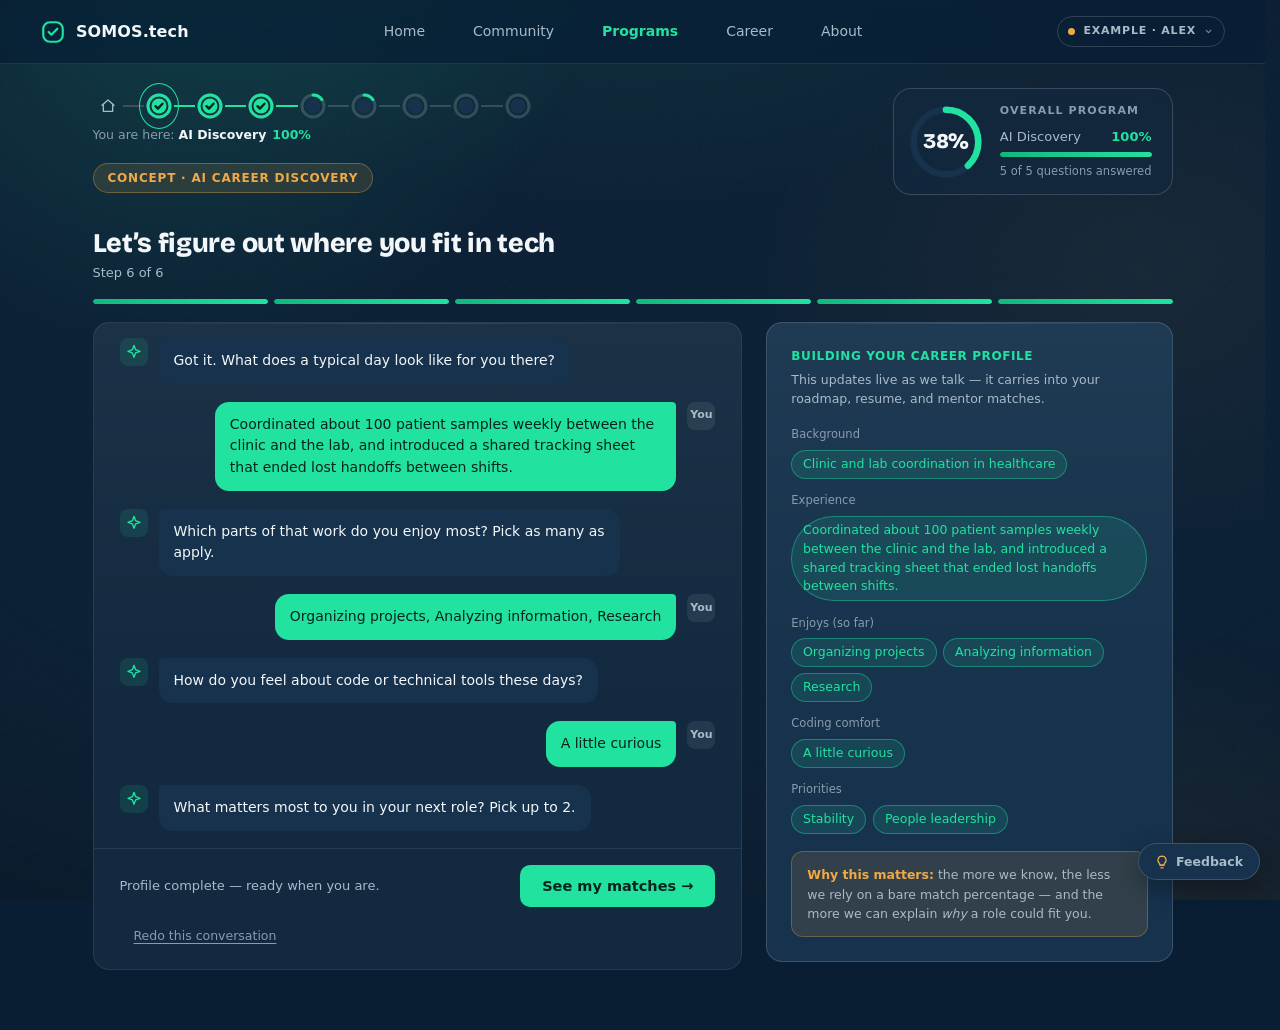
==== commit c5dfa373: "Journey map returns to the top as a horizontal strip, with a Map hand-off - The mini-map is a compac" ====
--- a/ai-discovery.html
+++ b/ai-discovery.html
@@ -8,8 +8,8 @@
 <link rel="preconnect" href="https://fonts.googleapis.com">
 <link rel="preconnect" href="https://fonts.gstatic.com" crossorigin>
 <link rel="stylesheet" href="https://fonts.googleapis.com/css2?family=Bricolage+Grotesque:opsz,wght@12..96,500..800&display=swap">
-<link rel="stylesheet" href="css/styles.css?v=10">
-<link rel="stylesheet" href="css/discovery.css?v=10">
+<link rel="stylesheet" href="css/styles.css?v=14">
+<link rel="stylesheet" href="css/discovery.css?v=14">
 <meta name="theme-color" content="#0A1E33">
 <meta name="color-scheme" content="dark">
 <meta property="og:type" content="website">
@@ -18,8 +18,8 @@
 <meta property="og:description" content="A real conversation about your background, not a 4-question quiz — so your career matches are explainable.">
 <meta name="twitter:card" content="summary">
 <link rel="icon" href="data:image/svg+xml,%3Csvg xmlns='http://www.w3.org/2000/svg' viewBox='0 0 32 32'%3E%3Crect width='32' height='32' rx='9' fill='%230A1E33'/%3E%3Crect x='5' y='5' width='22' height='22' rx='7' fill='none' stroke='%2322E2A0' stroke-width='2.4'/%3E%3Cpath d='M11 16.5l3.6 3.6L21.5 12' fill='none' stroke='%2322E2A0' stroke-width='2.4' stroke-linecap='round' stroke-linejoin='round'/%3E%3C/svg%3E">
-<link rel="stylesheet" href="css/polish.css?v=10">
-<link rel="stylesheet" href="css/shell.css?v=10">
+<link rel="stylesheet" href="css/polish.css?v=14">
+<link rel="stylesheet" href="css/shell.css?v=14">
 </head>
 <body>
 <a class="skip-link" href="#main">Skip to content</a>
@@ -137,10 +137,10 @@
 <div class="toast-stack" id="toastStack" aria-live="polite"></div>
 
 <script src="https://cdnjs.cloudflare.com/ajax/libs/gsap/3.12.5/gsap.min.js"></script>
-<script src="js/state.js?v=10"></script>
-<script src="js/common.js?v=10"></script>
-<script src="js/shell.js?v=10"></script>
-<script src="js/discovery.js?v=10"></script>
-<script src="js/polish.js?v=10"></script>
+<script src="js/state.js?v=14"></script>
+<script src="js/common.js?v=14"></script>
+<script src="js/shell.js?v=14"></script>
+<script src="js/discovery.js?v=14"></script>
+<script src="js/polish.js?v=14"></script>
 </body>
 </html>
--- a/css/polish.css
+++ b/css/polish.css
@@ -220,3 +220,18 @@
   .cmp-toggle, .dash-revisit, .cmp-feedback-head, .missed-head, .brand-row, .criterion, .q-check { min-height: 44px; }
   .dash-revisit { display: inline-flex; align-items: center; }
 }
+
+/* ---------- One page width everywhere ----------------------------------
+   Headers and content share a single column width on every screen, so the
+   journey strip, title and progress card land in exactly the same place
+   when you move between pages. */
+.disc-header, .disc-main, .cmp-header, .cmp-main, .dash-header, .dash-main,
+.rm-header, .rm-main, .ln-header, .ln-main { max-width: 1160px; }
+.paper { max-width: 860px; }
+.disc-header, .disc-main, .cmp-header, .cmp-main, .dash-header, .dash-main,
+.rm-header, .rm-main, .ln-header, .ln-main {
+  padding-left: clamp(16px, 4vw, 40px); padding-right: clamp(16px, 4vw, 40px);
+}
+
+/* Reserve the scrollbar's space so short pages don't sit 8px off long ones */
+html { scrollbar-gutter: stable; }
--- a/css/shell.css
+++ b/css/shell.css
@@ -110,57 +110,73 @@
 .rail-node a:hover .rail-tip, .rail-node a:focus-visible .rail-tip,
 .rail-node.is-here .rail-tip { opacity: 1; transform: none; }
 
-/* ---- Wide screens: a quiet vertical map pinned to the left edge ---- */
-@media (min-width: 1180px) {
-  .rail {
-    position: fixed; left: 20px; top: 50%; transform: translateY(-50%);
-    padding: 14px 9px; border-radius: 26px;
-    border: 1px solid var(--border);
-    background-color: rgba(10, 30, 51, 0.62);
-    -webkit-backdrop-filter: blur(10px); backdrop-filter: blur(10px);
+/* ---- Placement: a compact horizontal map at the top-left of every page,
+   level with the page title; the "you are here" readout sits just below.
+   Phones: spans the container edge to edge. ---- */
+.rail {
+  position: relative;
+  max-width: 440px;
+  margin: 0 0 18px;
+  view-transition-name: journey-rail; /* lets the Map's mini-map glide into this */
+}
+.rail-list { width: 100%; }
+.rail-node { flex: 1 1 0; min-width: 0; }
+.rail-node:last-child { flex: 0 0 auto; }
+.rail-node:not(:last-child)::after { top: 18px; left: 30px; right: 0; height: 2px; margin-top: -1px; }
+.rail-node a { width: 30px; height: 36px; }
+.rail-label { margin-top: 2px; font-size: 12.5px; color: var(--text-3); }
+.rail-label b { color: var(--text); font-weight: 700; }
+.rail-label em { font-style: normal; color: var(--teal); font-weight: 700; margin-left: 6px; font-variant-numeric: tabular-nums; }
+
+/* hover names (mouse only; a phone has the label line instead) */
+.rail-tip { display: none; }
+@media (hover: hover) and (pointer: fine) {
+  .rail-tip {
+    display: block; top: calc(100% - 2px); left: 50%; z-index: 5;
+    transform: translate(-50%, -4px);
   }
-  .rail-list { flex-direction: column; gap: var(--rail-gap); }
-  .rail-node:not(:last-child)::after {
-    left: 50%; top: 30px; width: 2px; height: var(--rail-gap); margin-left: -1px;
-  }
-  .rail-tip { left: calc(100% + 12px); top: 50%; margin-top: -16px; transform: translateX(-6px); }
-  .rail-label { display: none; }
-  .rail-list::before {
-    content: "JOURNEY"; position: absolute; top: -9px; left: 50%; transform: translateX(-50%);
-    padding: 0 6px; font-size: 11px; font-weight: 700; letter-spacing: 1.4px; color: var(--text-3);
-    background: transparent;
-  }
-}
-@media (min-width: 1180px) and (max-height: 760px) {
-  .rail { --rail-gap: 22px; padding: 10px 7px; }
-}
-
-/* ---- Narrower screens: the same map, laid flat under the nav ----
-   Phones: spans the full width edge to edge. Tablets: same strip,
-   centered with a sensible maximum so it never stretches absurdly. */
-@media (max-width: 1179px) {
-  .rail {
-    position: sticky; top: var(--nav-h);
-    padding: 2px 16px 6px;
-    border-bottom: 1px solid var(--border);
-    background-color: rgba(10, 30, 51, 0.86);
-    -webkit-backdrop-filter: blur(10px); backdrop-filter: blur(10px);
-  }
-  .rail-list { width: 100%; max-width: 640px; margin: 0 auto; }
-  .rail-node { flex: 1 1 0; min-width: 0; }
-  .rail-node:last-child { flex: 0 0 auto; }
-  .rail-node:not(:last-child)::after {
-    top: 22px; left: 30px; right: 0; height: 2px; margin-top: -1px;
-  }
-  .rail-node a { width: 30px; height: 44px; } /* 44px-tall hit area, same visual size */
-  .rail-tip { display: none; }
-  .rail-label {
-    max-width: 640px; margin: 0 auto; text-align: center;
-    font-size: 12px; color: var(--text-3);
-  }
-  .rail-label b { color: var(--text); font-weight: 700; }
-  .rail-label em { font-style: normal; color: var(--teal); font-weight: 700; margin-left: 6px; font-variant-numeric: tabular-nums; }
-}
+  .rail-node a:hover .rail-tip, .rail-node a:focus-visible .rail-tip { opacity: 1; transform: translate(-50%, 0); }
+  .rail-node.is-here .rail-tip { opacity: 0; }  /* the label line already says where you are */
+  .rail-node.is-here a:hover .rail-tip { opacity: 1; }
+  .rail-node:nth-last-child(-n+2) .rail-tip { left: auto; right: 0; transform: translate(0, -4px); }
+  .rail-node:nth-last-child(-n+2) a:hover .rail-tip,
+  .rail-node:nth-last-child(-n+2) a:focus-visible .rail-tip { transform: translate(0, 0); }
+}
+
+@media (pointer: coarse), (max-width: 760px) {
+  .rail-node a { height: 44px; }
+  .rail-node:not(:last-child)::after { top: 22px; }
+}
+@media (max-width: 640px) { .rail { max-width: none; } }
+
+/* ---- Map -> page hand-off ----
+   Clicking a stage on the Map swaps the big map for this overlay copy of
+   the mini-map; the browser then glides it into the real one on the next
+   page (a shared "journey-rail" view-transition name), while the map
+   behind it shrinks and fades. */
+.rail--morph {
+  position: fixed; z-index: 300;
+  left: 50%; top: 42%;
+  width: min(620px, calc(100vw - 32px)); max-width: none;
+  margin: 0; padding: 22px 26px 18px;
+  transform: translateX(-50%);
+  border-radius: 24px; border: 1px solid var(--border-strong);
+  background-color: rgba(10, 30, 51, 0.94);
+  box-shadow: 0 30px 80px -24px rgba(0, 0, 0, 0.8), 0 0 0 1px rgba(34, 226, 160, 0.12);
+  opacity: 0; transition: opacity 200ms ease;
+}
+.rail--morph.is-on { opacity: 1; }
+.rail--morph .rail-node a { height: 44px; }
+.rail--morph .rail-node:not(:last-child)::after { top: 22px; }
+.rail--morph .rail-label { text-align: center; font-size: 13px; margin-top: 4px; }
+.rail--morph .rail-node.is-target a { transform: scale(1.35); color: var(--text); }
+.rail--morph .rail-node.is-target .rn-core { fill: var(--teal); }
+
+.is-leaving .hero, .is-leaving main.map, .is-leaving .map-footer {
+  opacity: 0; transform: scale(0.94); transform-origin: 50% 30%;
+  transition: opacity 260ms ease, transform 420ms var(--ease-out);
+}
+::view-transition-group(journey-rail) { animation-duration: 520ms; animation-timing-function: cubic-bezier(0.16, 1, 0.3, 1); }
 /* ---------- Mode chip + menu (top-right of the nav) ------------------- */
 .nav-cta { position: relative; display: flex; align-items: center; gap: 12px; }
 .mode-chip {
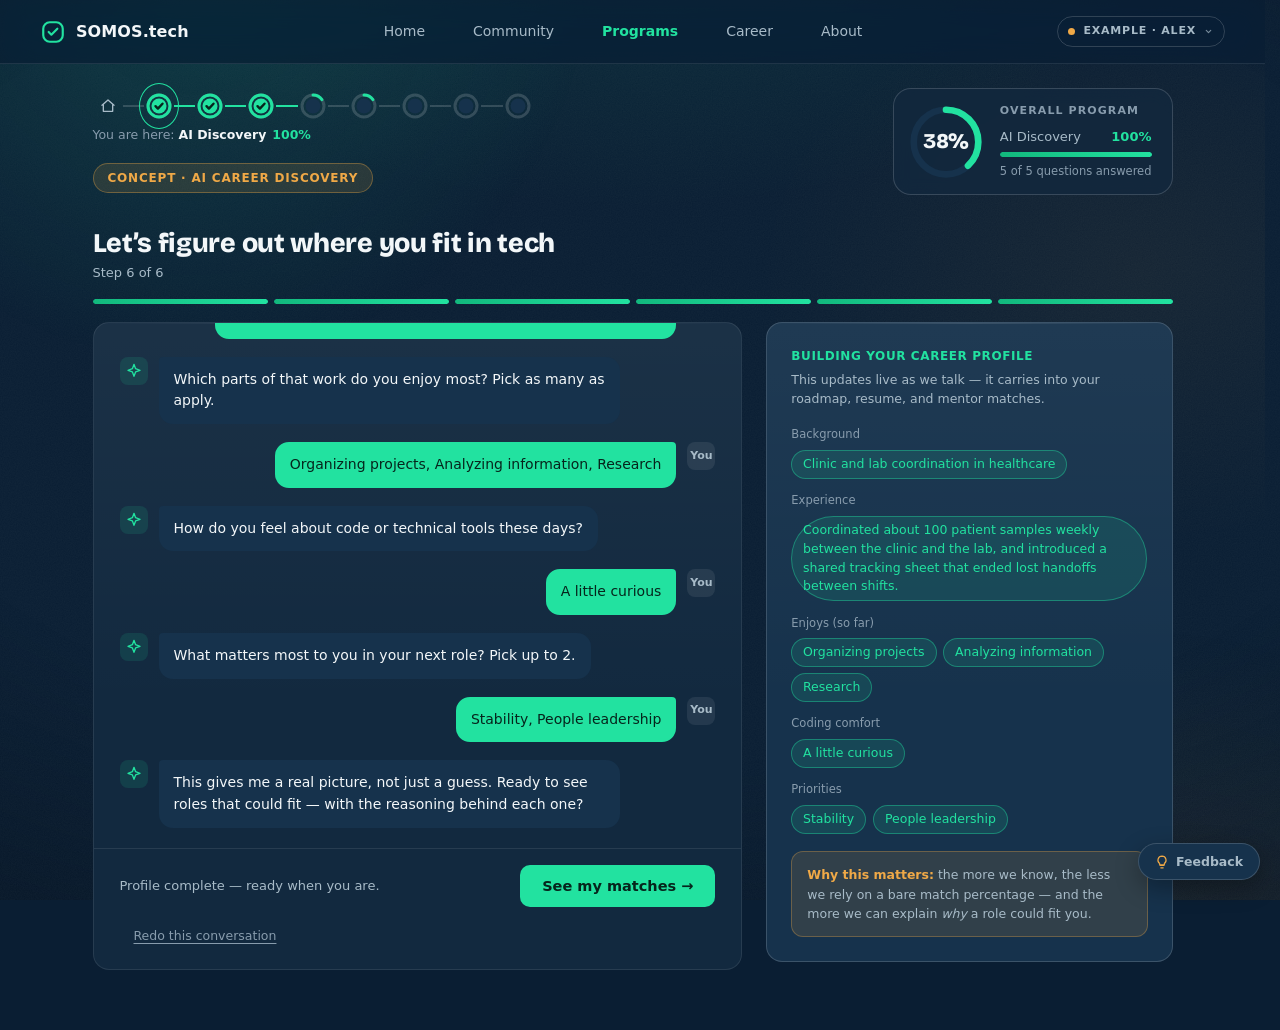
==== commit 6058ff72: "Map hand-off: the mini-map now visibly flies to the top-left of the next page Replaces the cross-doc" ====
--- a/ai-discovery.html
+++ b/ai-discovery.html
@@ -3,13 +3,14 @@
 <head>
 <meta charset="utf-8">
 <meta name="viewport" content="width=device-width, initial-scale=1">
+<script>try{if(sessionStorage.getItem("somos.arrive"))document.documentElement.classList.add("is-arriving")}catch(e){}</script>
 <title>AI Career Discovery — SOMOS.tech</title>
 <meta name="description" content="A real conversation about your background, not a 4-question quiz — so your career matches are explainable.">
 <link rel="preconnect" href="https://fonts.googleapis.com">
 <link rel="preconnect" href="https://fonts.gstatic.com" crossorigin>
 <link rel="stylesheet" href="https://fonts.googleapis.com/css2?family=Bricolage+Grotesque:opsz,wght@12..96,500..800&display=swap">
-<link rel="stylesheet" href="css/styles.css?v=14">
-<link rel="stylesheet" href="css/discovery.css?v=14">
+<link rel="stylesheet" href="css/styles.css?v=16">
+<link rel="stylesheet" href="css/discovery.css?v=16">
 <meta name="theme-color" content="#0A1E33">
 <meta name="color-scheme" content="dark">
 <meta property="og:type" content="website">
@@ -18,8 +19,8 @@
 <meta property="og:description" content="A real conversation about your background, not a 4-question quiz — so your career matches are explainable.">
 <meta name="twitter:card" content="summary">
 <link rel="icon" href="data:image/svg+xml,%3Csvg xmlns='http://www.w3.org/2000/svg' viewBox='0 0 32 32'%3E%3Crect width='32' height='32' rx='9' fill='%230A1E33'/%3E%3Crect x='5' y='5' width='22' height='22' rx='7' fill='none' stroke='%2322E2A0' stroke-width='2.4'/%3E%3Cpath d='M11 16.5l3.6 3.6L21.5 12' fill='none' stroke='%2322E2A0' stroke-width='2.4' stroke-linecap='round' stroke-linejoin='round'/%3E%3C/svg%3E">
-<link rel="stylesheet" href="css/polish.css?v=14">
-<link rel="stylesheet" href="css/shell.css?v=14">
+<link rel="stylesheet" href="css/polish.css?v=16">
+<link rel="stylesheet" href="css/shell.css?v=16">
 </head>
 <body>
 <a class="skip-link" href="#main">Skip to content</a>
@@ -137,10 +138,10 @@
 <div class="toast-stack" id="toastStack" aria-live="polite"></div>
 
 <script src="https://cdnjs.cloudflare.com/ajax/libs/gsap/3.12.5/gsap.min.js"></script>
-<script src="js/state.js?v=14"></script>
-<script src="js/common.js?v=14"></script>
-<script src="js/shell.js?v=14"></script>
-<script src="js/discovery.js?v=14"></script>
-<script src="js/polish.js?v=14"></script>
+<script src="js/state.js?v=16"></script>
+<script src="js/common.js?v=16"></script>
+<script src="js/shell.js?v=16"></script>
+<script src="js/discovery.js?v=16"></script>
+<script src="js/polish.js?v=16"></script>
 </body>
 </html>
--- a/css/shell.css
+++ b/css/shell.css
@@ -115,9 +115,9 @@
    Phones: spans the container edge to edge. ---- */
 .rail {
   position: relative;
-  max-width: 440px;
+  width: 440px;           /* fixed, so it lands in the same spot on every page */
+  max-width: 100%;
   margin: 0 0 18px;
-  view-transition-name: journey-rail; /* lets the Map's mini-map glide into this */
 }
 .rail-list { width: 100%; }
 .rail-node { flex: 1 1 0; min-width: 0; }
@@ -147,36 +147,46 @@
   .rail-node a { height: 44px; }
   .rail-node:not(:last-child)::after { top: 22px; }
 }
-@media (max-width: 640px) { .rail { max-width: none; } }
+@media (max-width: 640px) { .rail { width: 100%; max-width: none; } }
 
 /* ---- Map -> page hand-off ----
-   Clicking a stage on the Map swaps the big map for this overlay copy of
-   the mini-map; the browser then glides it into the real one on the next
-   page (a shared "journey-rail" view-transition name), while the map
-   behind it shrinks and fades. */
+   Clicking a stage on the Map pops a real-size copy of the mini-map up in
+   the middle of the screen (scaled up), then flies it to the exact spot it
+   lives on the next page while the map behind it shrinks away. Because it
+   lands at the same position and size, the next page's real strip takes
+   over invisibly, and the rest of that page then fades up. All of it is
+   driven by shell.js (Web Animations); nothing relies on the browser's
+   cross-page transition support. */
 .rail--morph {
-  position: fixed; z-index: 300;
-  left: 50%; top: 42%;
-  width: min(620px, calc(100vw - 32px)); max-width: none;
-  margin: 0; padding: 22px 26px 18px;
-  transform: translateX(-50%);
-  border-radius: 24px; border: 1px solid var(--border-strong);
-  background-color: rgba(10, 30, 51, 0.94);
+  position: fixed; z-index: 300; margin: 0; max-width: none;
+  transform-origin: 0 0; opacity: 0; pointer-events: none;
+  view-transition-name: none;
+}
+.rail--morph .rail-card {
+  position: absolute; inset: -22px -28px -20px; z-index: -1; border-radius: 24px;
+  background-color: rgba(10, 30, 51, 0.94); border: 1px solid var(--border-strong);
   box-shadow: 0 30px 80px -24px rgba(0, 0, 0, 0.8), 0 0 0 1px rgba(34, 226, 160, 0.12);
-  opacity: 0; transition: opacity 200ms ease;
-}
-.rail--morph.is-on { opacity: 1; }
-.rail--morph .rail-node a { height: 44px; }
-.rail--morph .rail-node:not(:last-child)::after { top: 22px; }
-.rail--morph .rail-label { text-align: center; font-size: 13px; margin-top: 4px; }
-.rail--morph .rail-node.is-target a { transform: scale(1.35); color: var(--text); }
+}
+.rail--morph .rail-node.is-target a { color: var(--text); }
 .rail--morph .rail-node.is-target .rn-core { fill: var(--teal); }
+.rail--morph .rail-node.is-target a::before {
+  content: ""; position: absolute; inset: -5px; border-radius: 50%; border: 1.5px solid var(--teal);
+  animation: rail-pulse 1.4s var(--ease-out) infinite;
+}
 
 .is-leaving .hero, .is-leaving main.map, .is-leaving .map-footer {
   opacity: 0; transform: scale(0.94); transform-origin: 50% 30%;
-  transition: opacity 260ms ease, transform 420ms var(--ease-out);
-}
-::view-transition-group(journey-rail) { animation-duration: 520ms; animation-timing-function: cubic-bezier(0.16, 1, 0.3, 1); }
+  transition: opacity 320ms ease, transform 520ms var(--ease-out);
+}
+
+/* The page you land on: its strip is already in place (it took over from the
+   flying copy), then everything else rises in around it. */
+@keyframes arrive-up { from { opacity: 0; transform: translateY(14px); } to { opacity: 1; transform: none; } }
+html.is-arriving :is(.eyebrow, .rm-tags, h1, .disc-step, .ln-sub, .cmp-sub, .dash-target, .dash-revisit, .rm-header-copy > p, .rm-download) {
+  animation: arrive-up 620ms var(--ease-out) 80ms both;
+}
+html.is-arriving :is(.prog, .disc-progress) { animation: arrive-up 620ms var(--ease-out) 200ms both; }
+html.is-arriving main { animation: arrive-up 760ms var(--ease-out) 280ms both; }
 /* ---------- Mode chip + menu (top-right of the nav) ------------------- */
 .nav-cta { position: relative; display: flex; align-items: center; gap: 12px; }
 .mode-chip {
